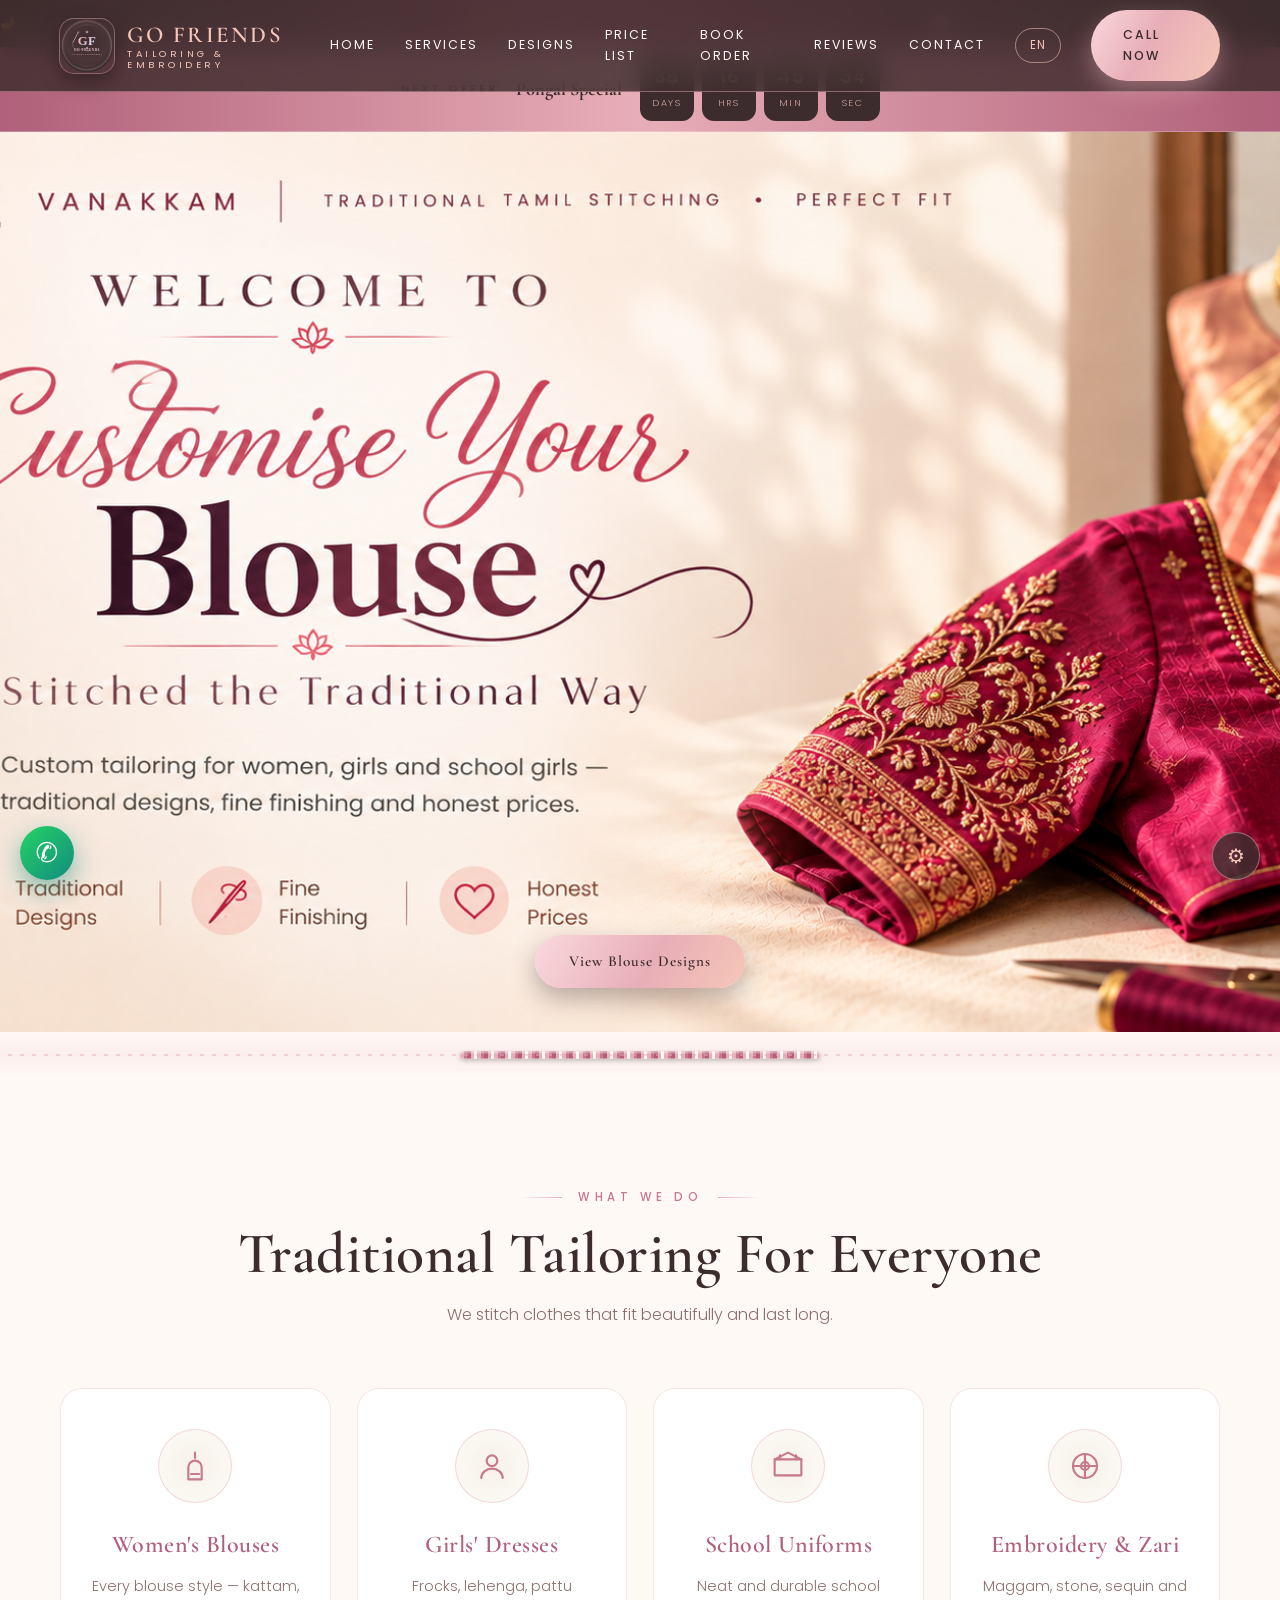
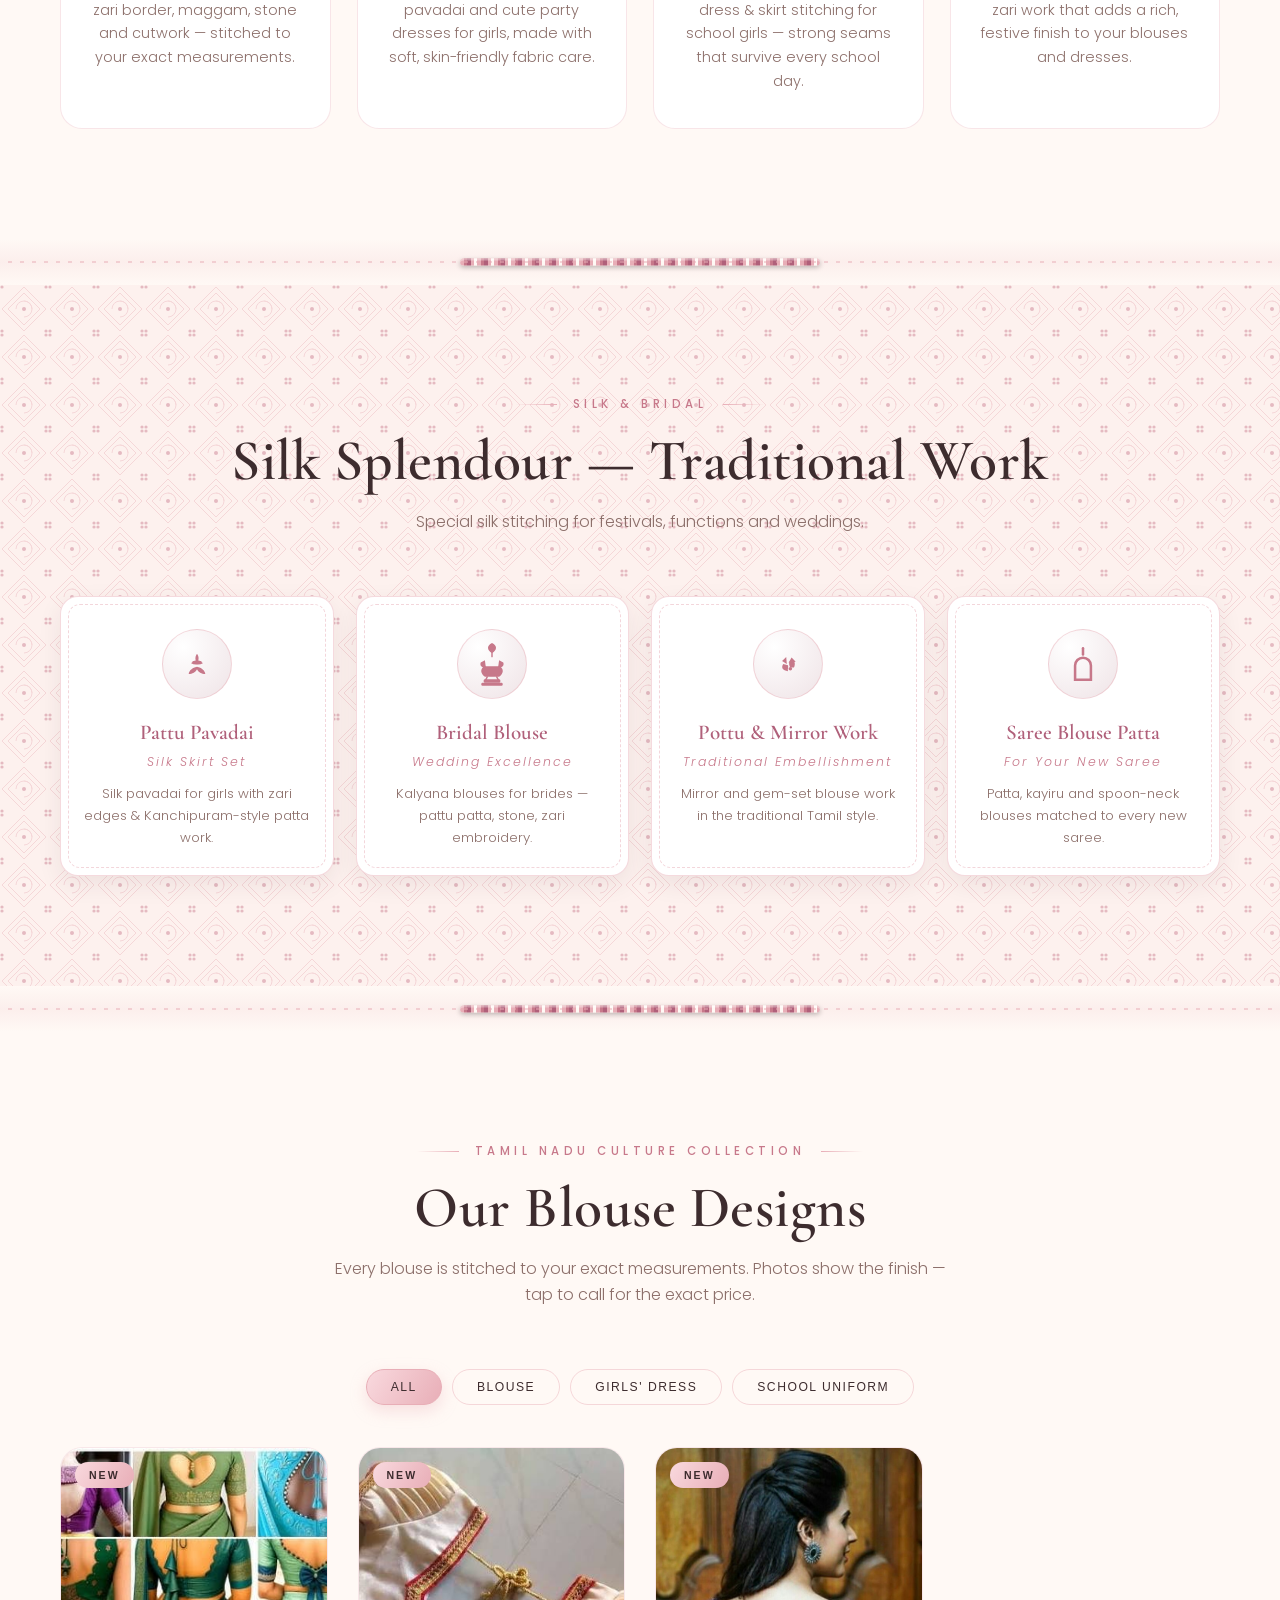
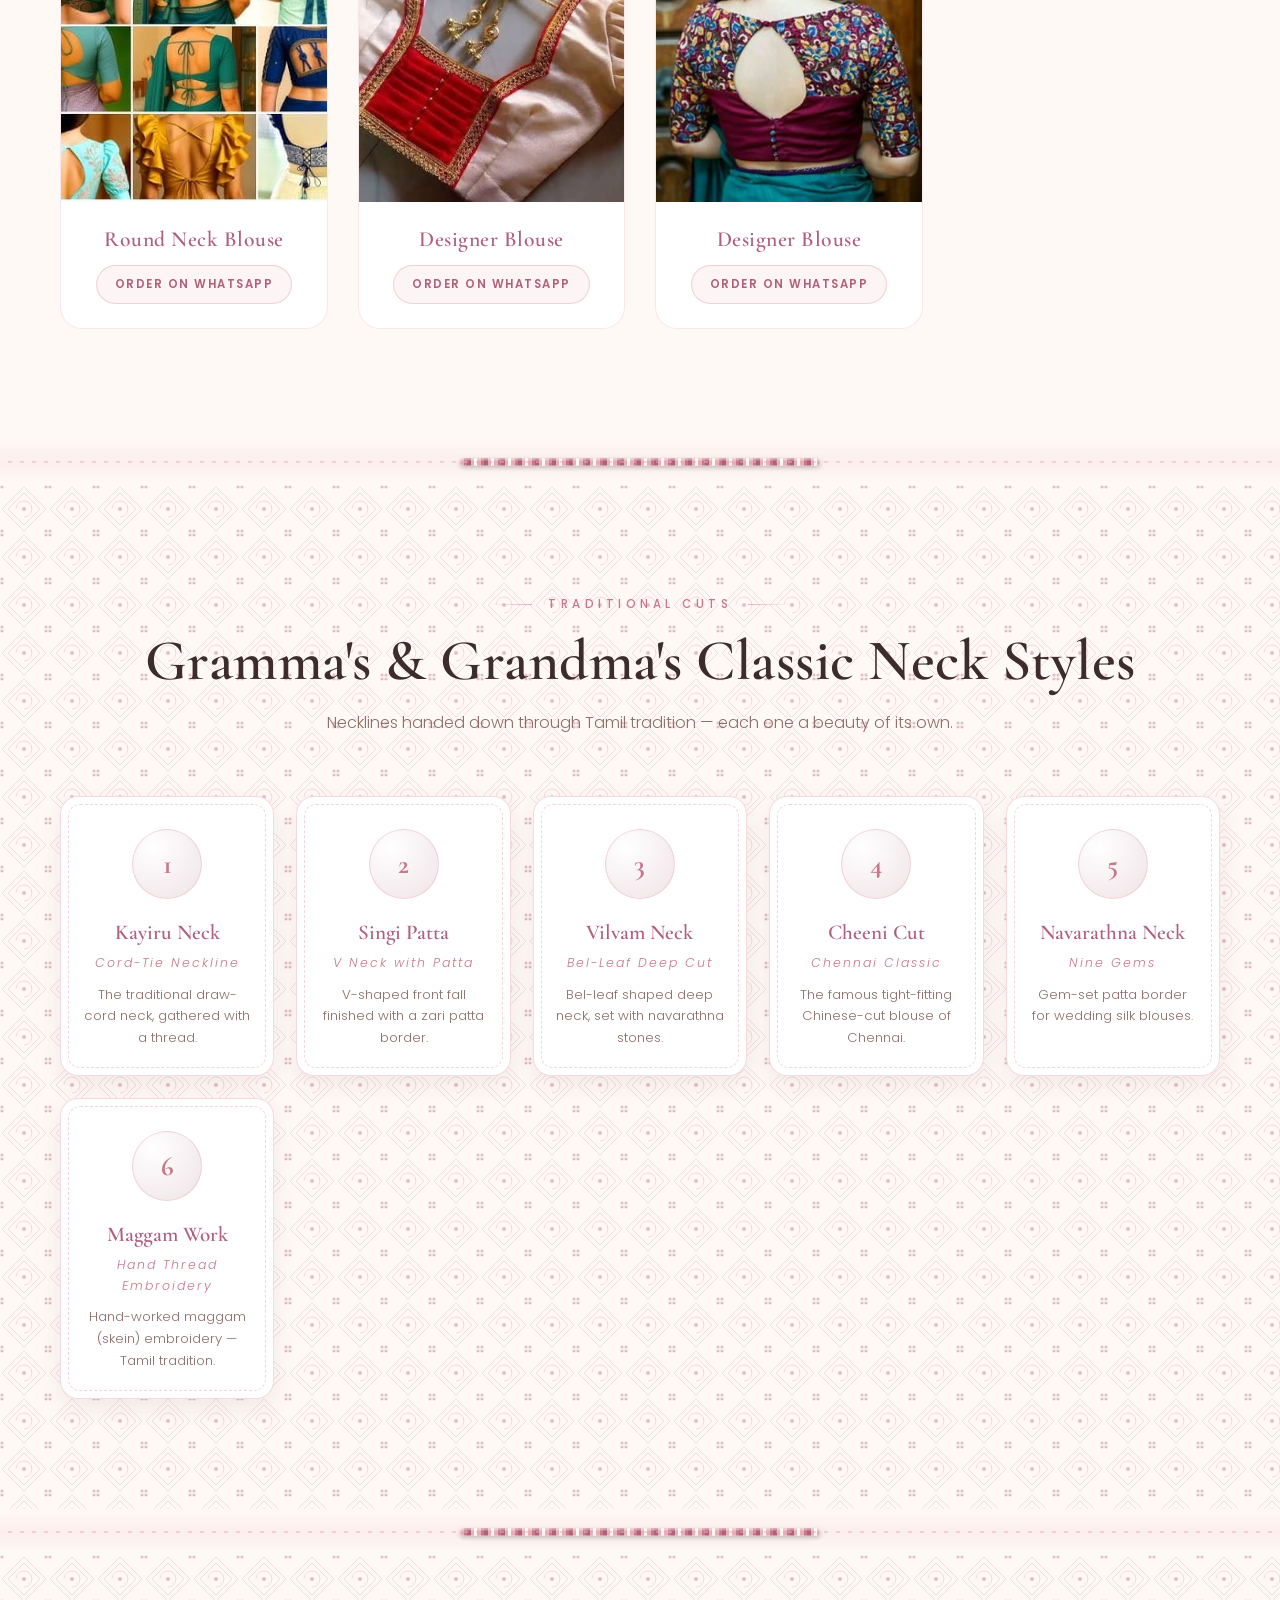
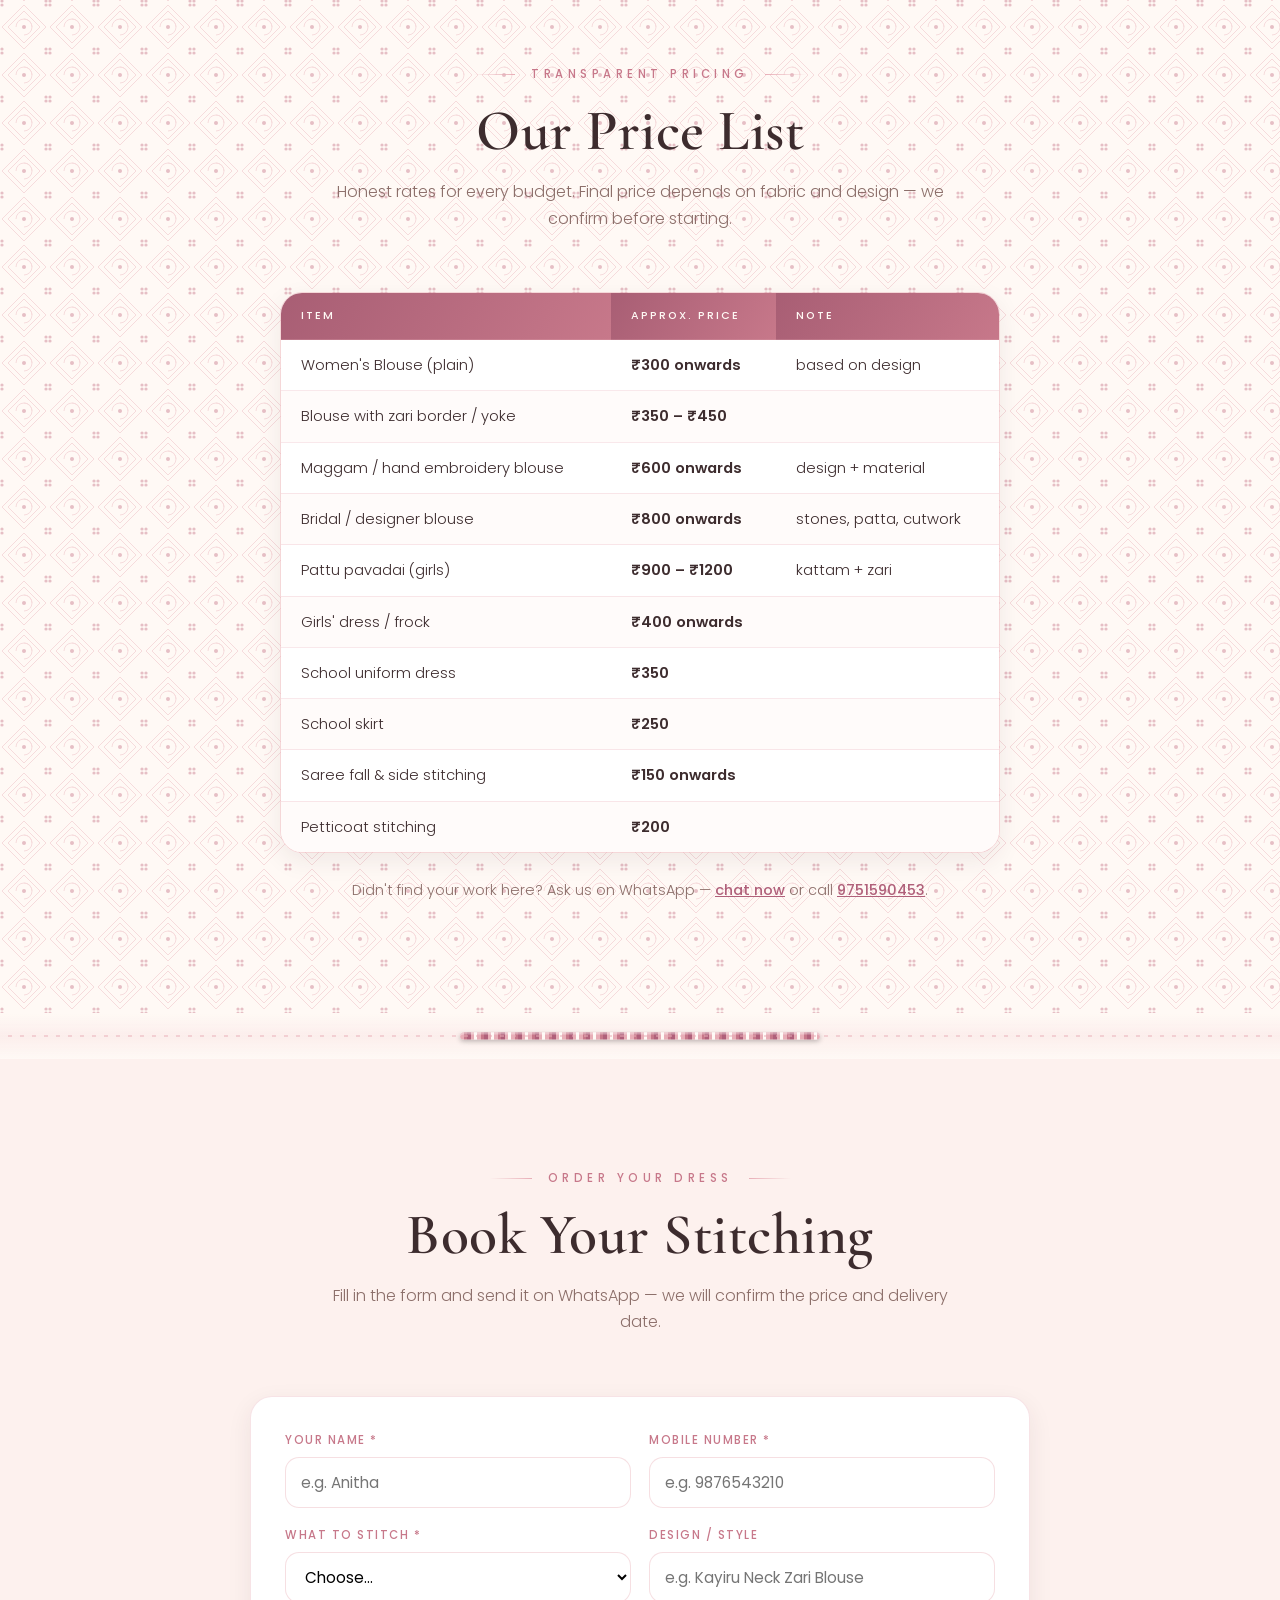
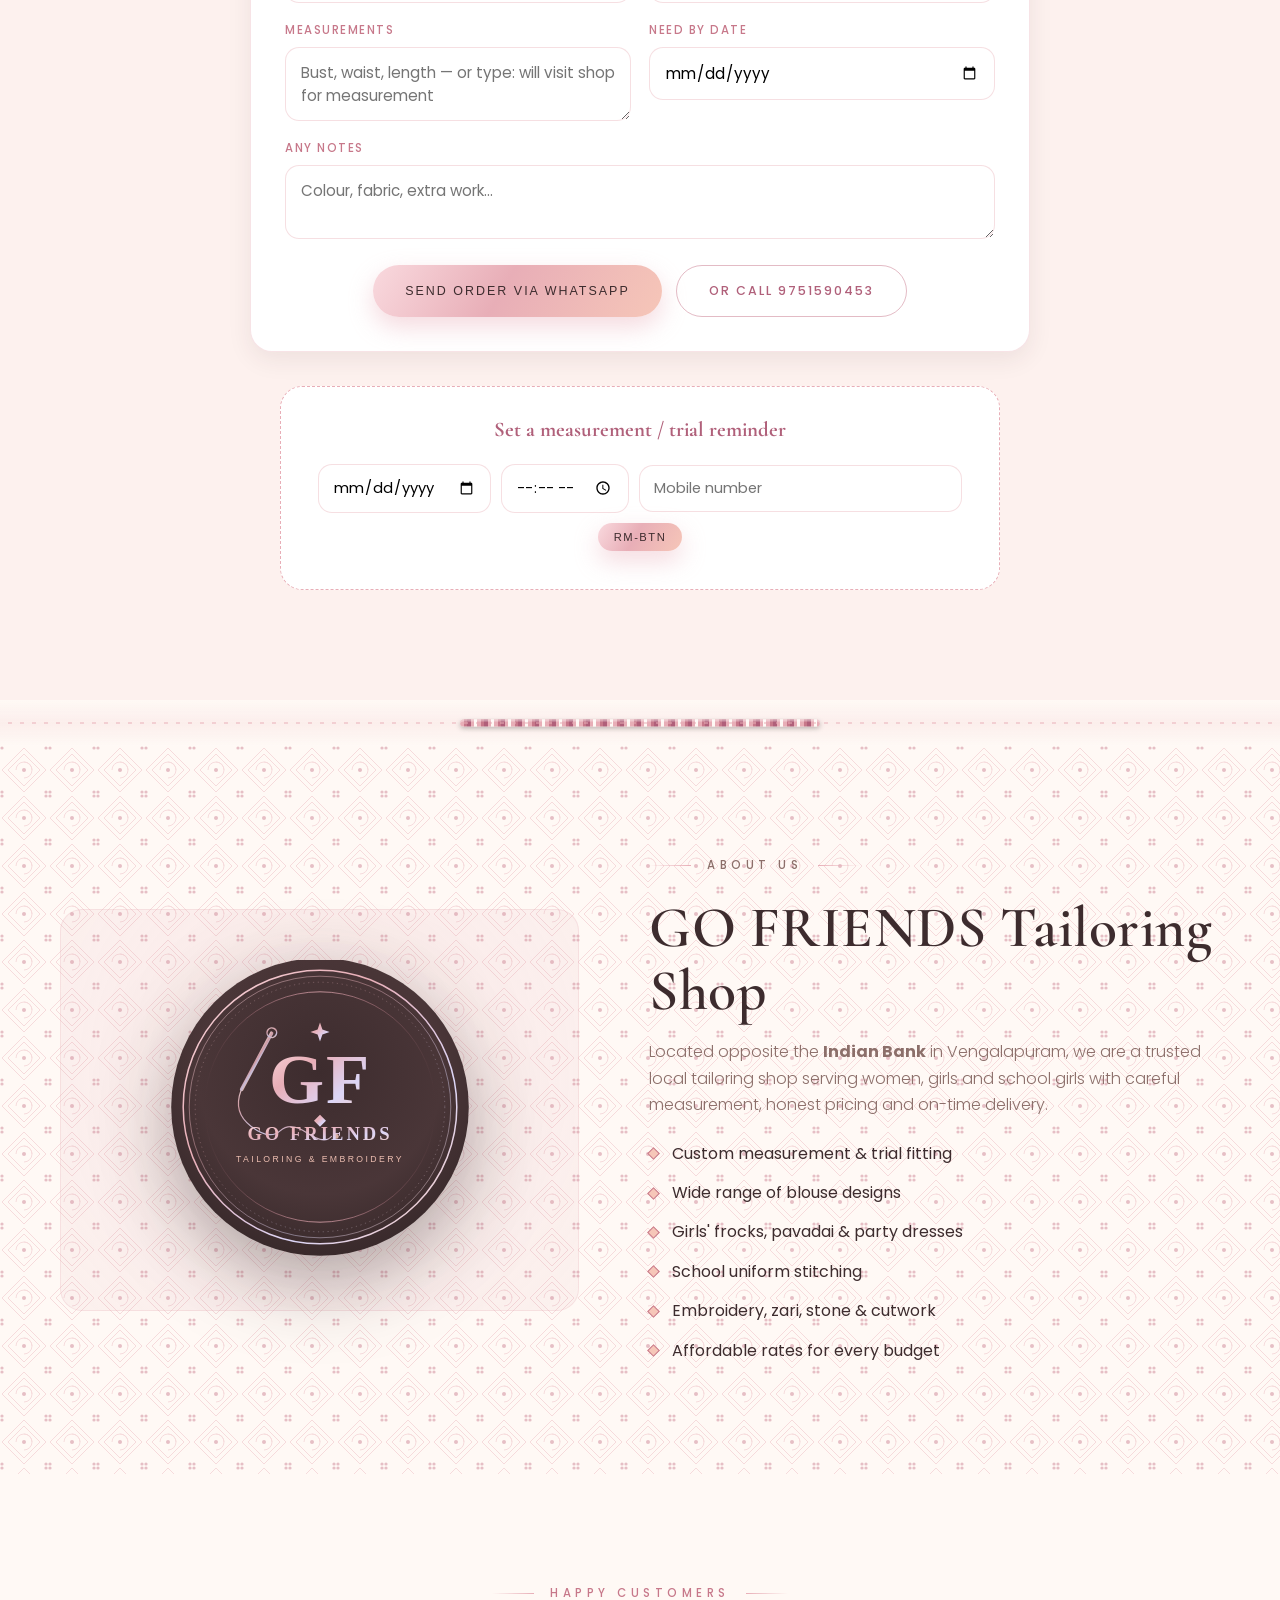
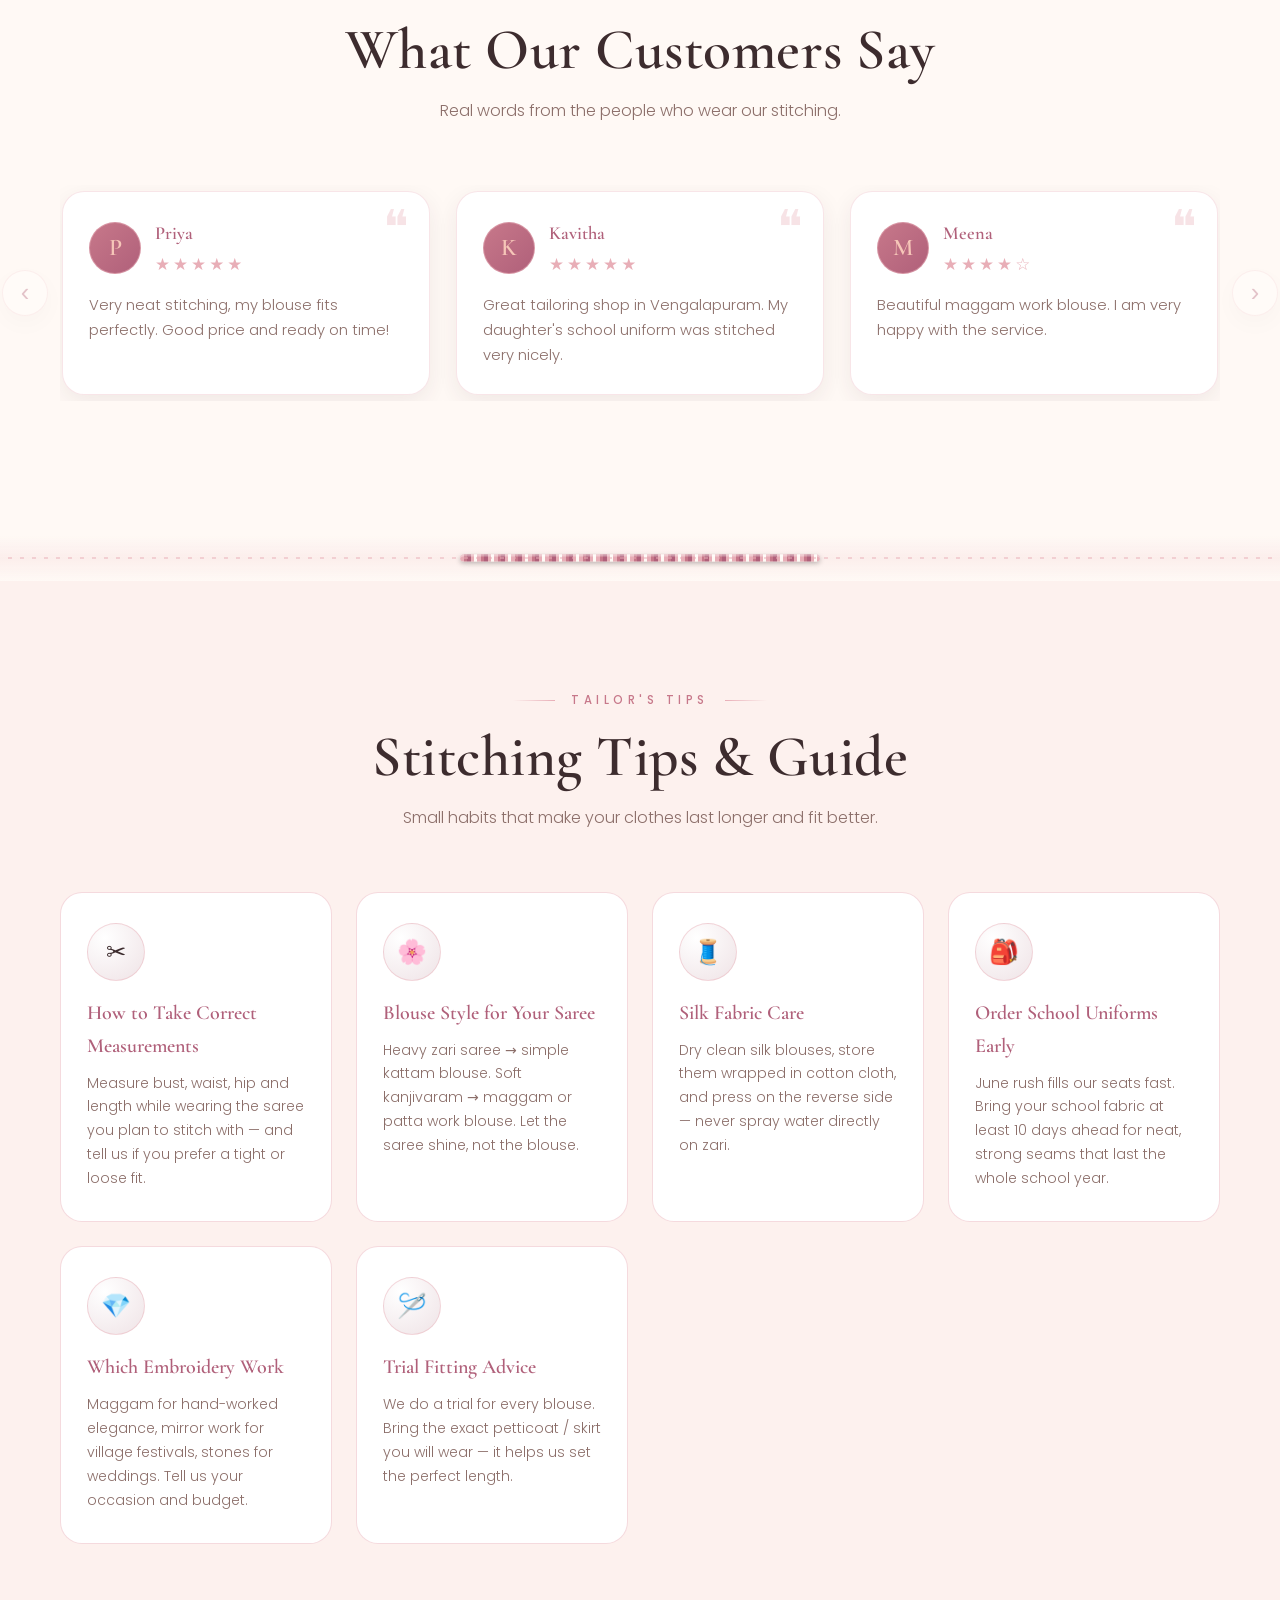
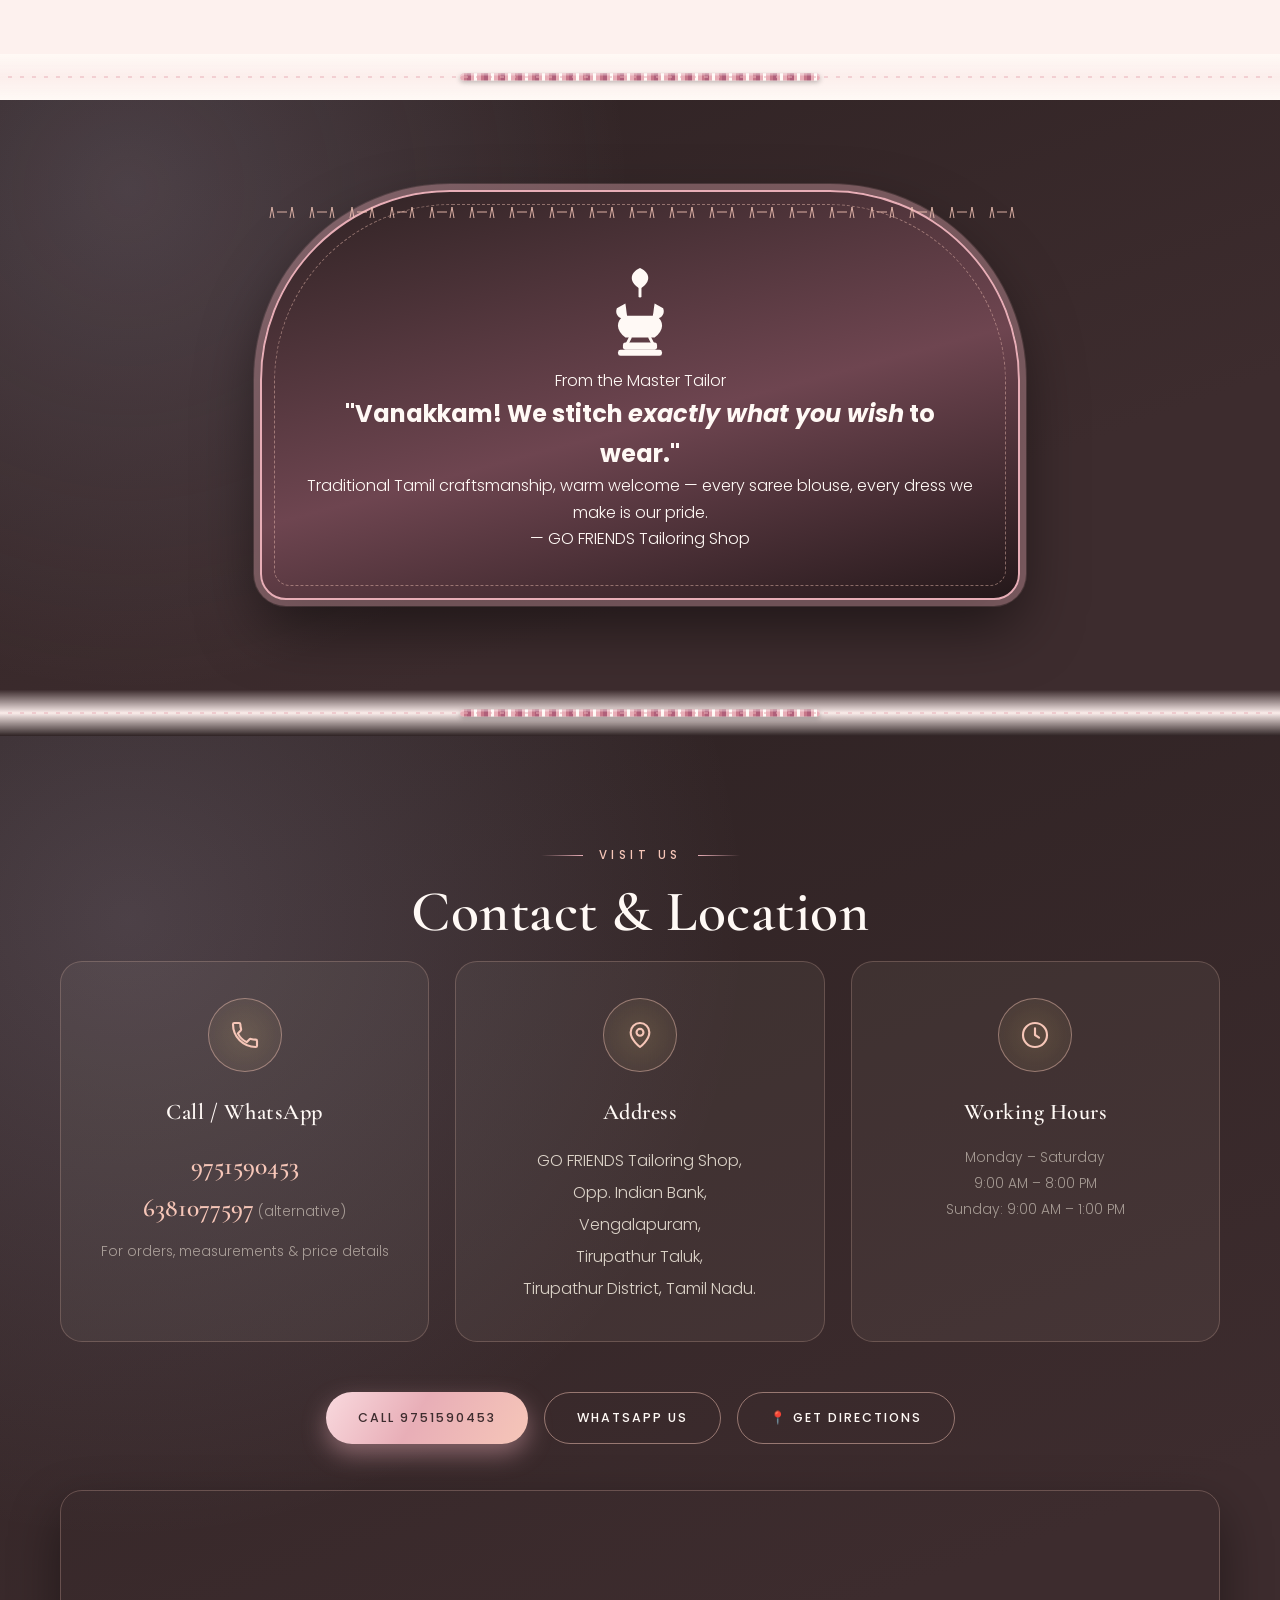
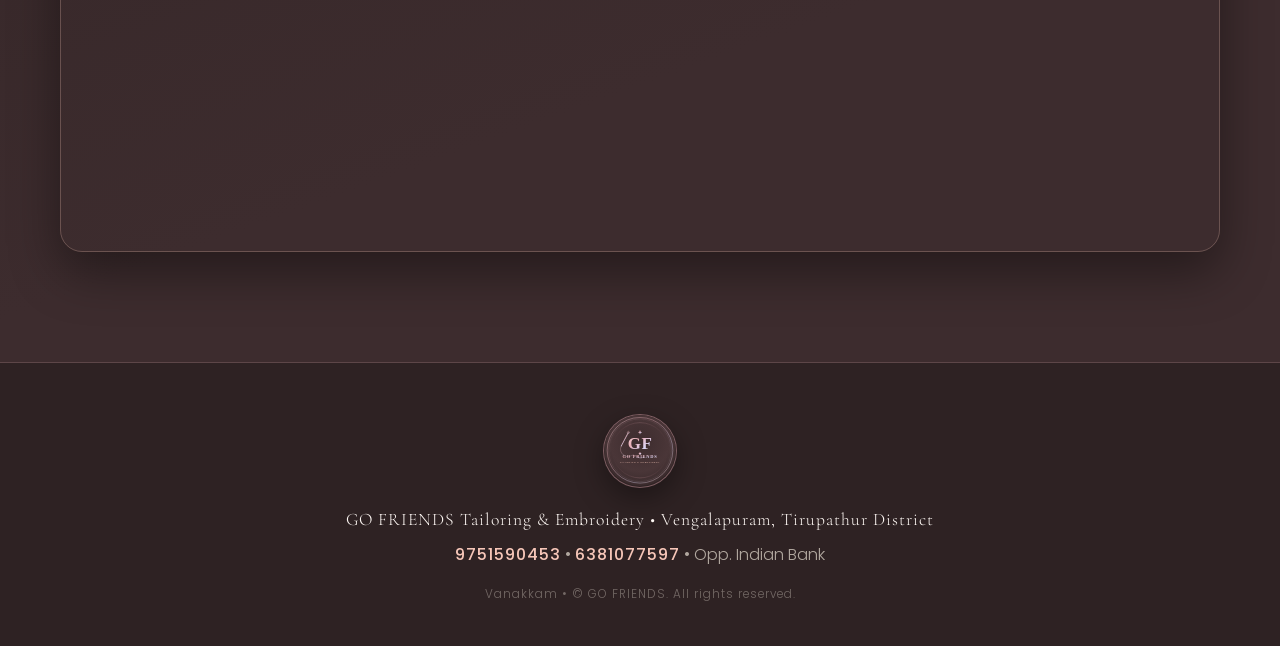
==== publish/index.html @ 4b462591 "Initial project upload Co-authored-by: Copilot <223556219+Copilot@users.noreply.github.com>" ====
<!DOCTYPE html>
<html lang="en">
<head>
  <meta charset="UTF-8" />
  <meta name="viewport" content="width=device-width, initial-scale=1.0" />
  <title>GO FRIENDS Tailoring | Traditional Blouse Stitching - Vengalapuram</title>
  <meta name="description" content="GO FRIENDS Tailoring Shop - Custom blouse stitching, tailoring and embroidery for women, girls and school girls in Vengalapuram, Tirupathur. Call 9751590453. Order online and view prices." />
  <meta name="keywords" content="tailoring shop Vengalapuram, blouse stitching Vengalapuram, tailor near me Tirupathur, pattu pavadai, school uniform stitching, maggam work, GO FRIENDS tailoring" />
  <meta name="robots" content="index, follow" />
  <link rel="canonical" href="https://gofriends-tailoring.example.com/" />
  <meta property="og:title" content="GO FRIENDS Tailoring | Custom Blouse Stitching in Vengalapuram" />
  <meta property="og:description" content="Blouse stitching, pattu pavadai, school uniforms &amp; maggam work in Vengalapuram, Tirupathur. Call 9751590453." />
  <meta property="og:type" content="website" />
  <meta property="og:image" content="[data-uri]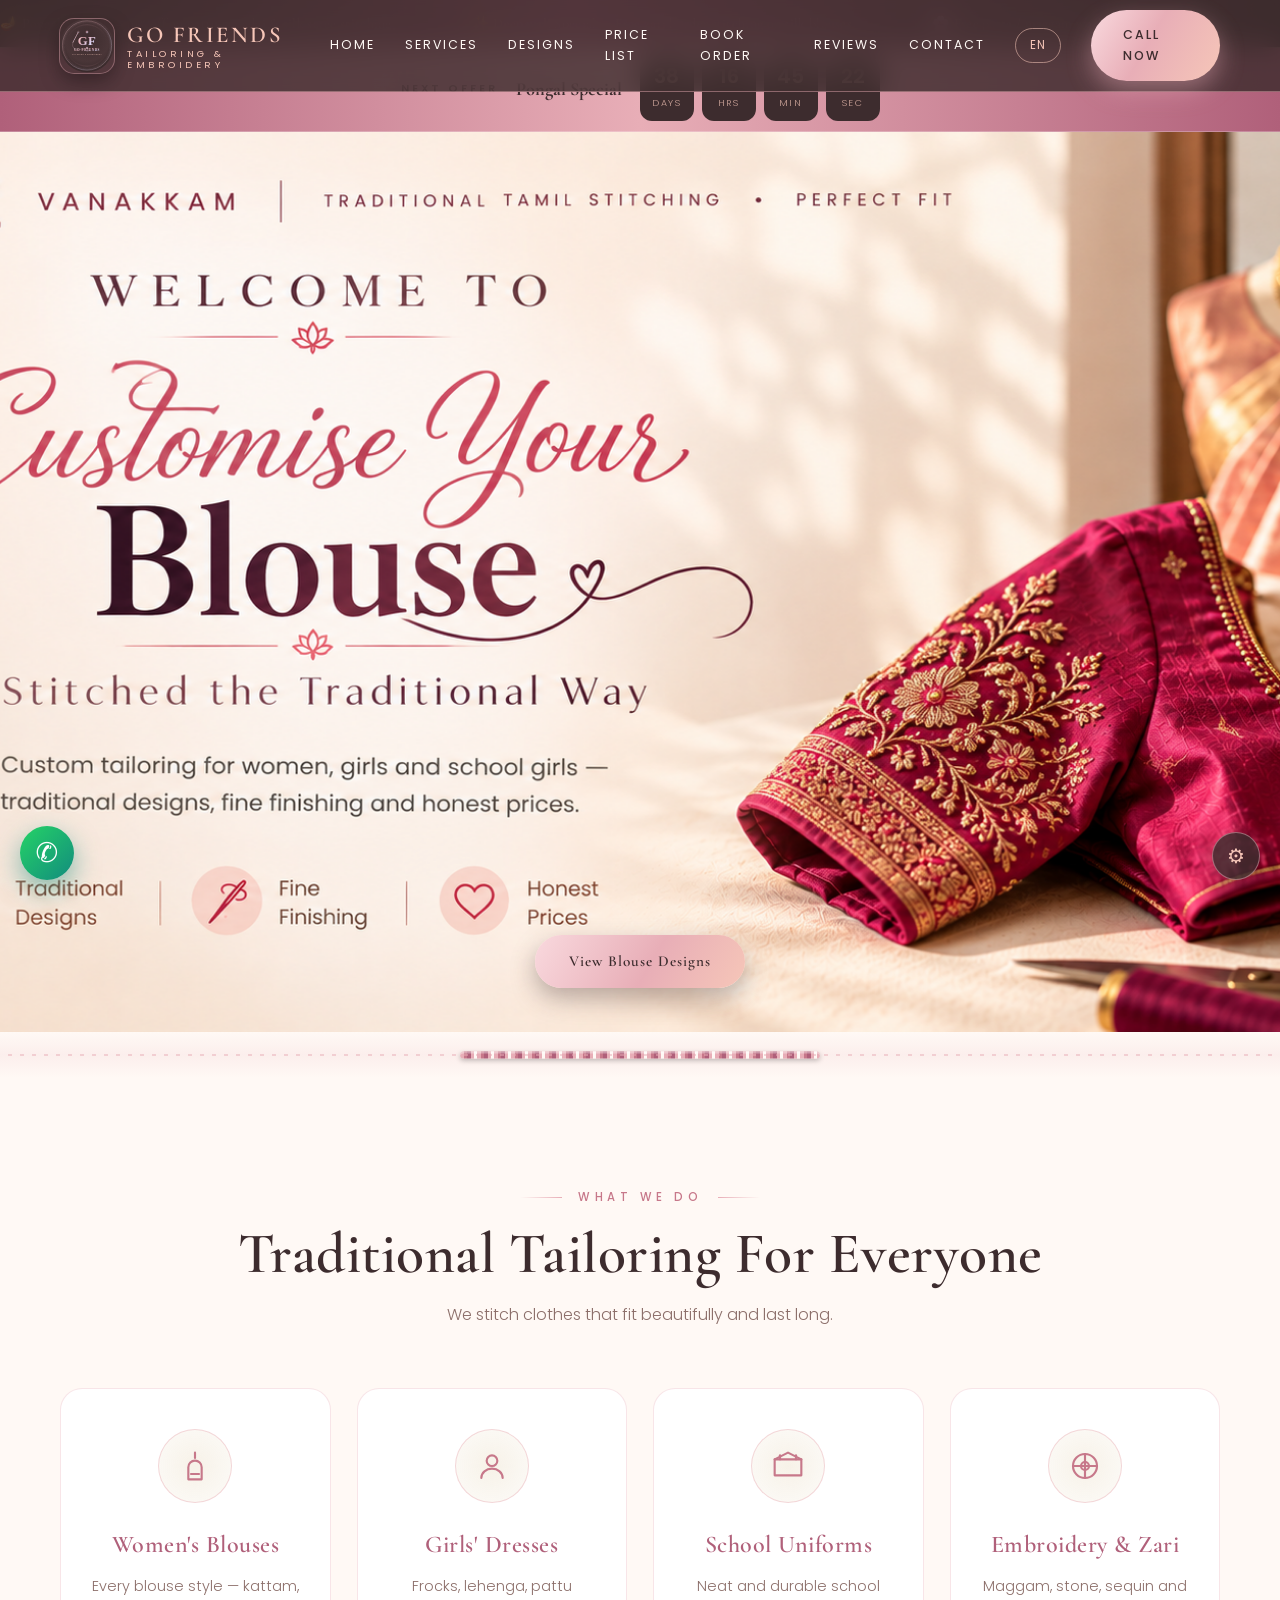
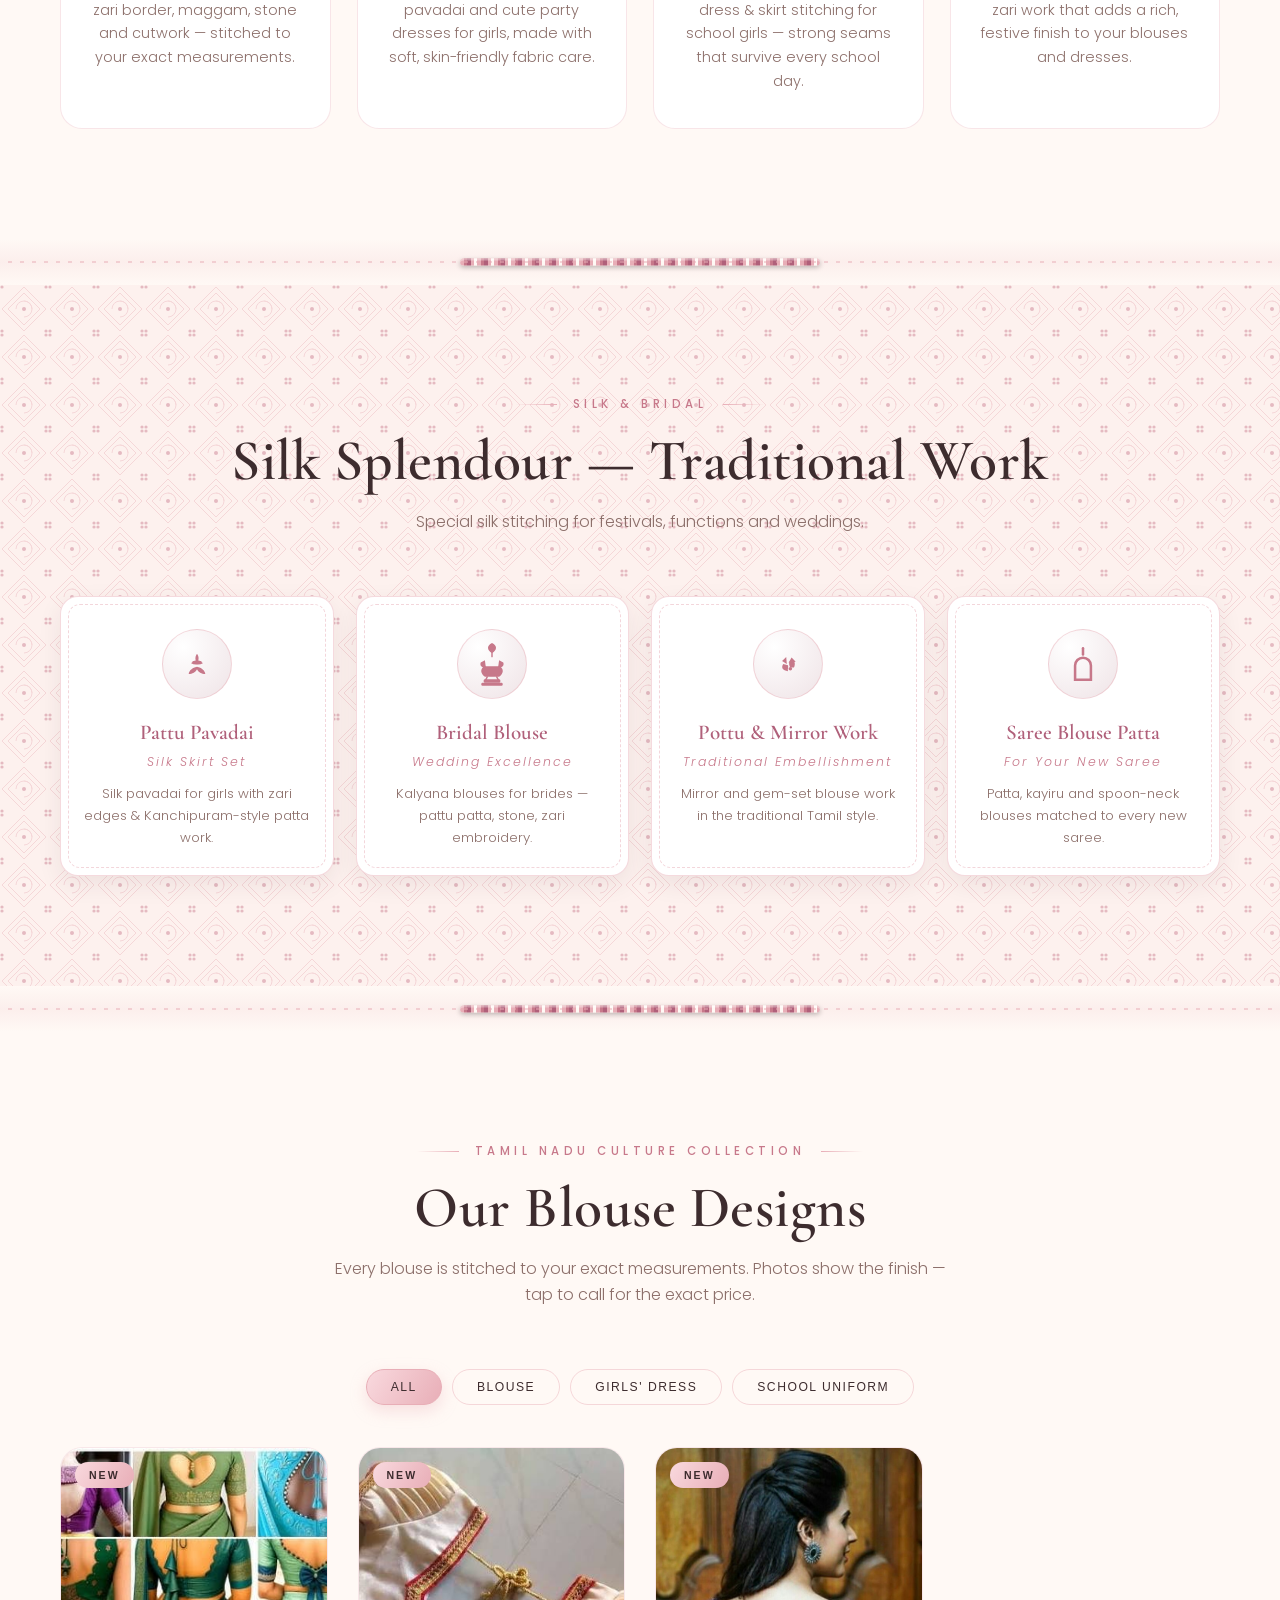
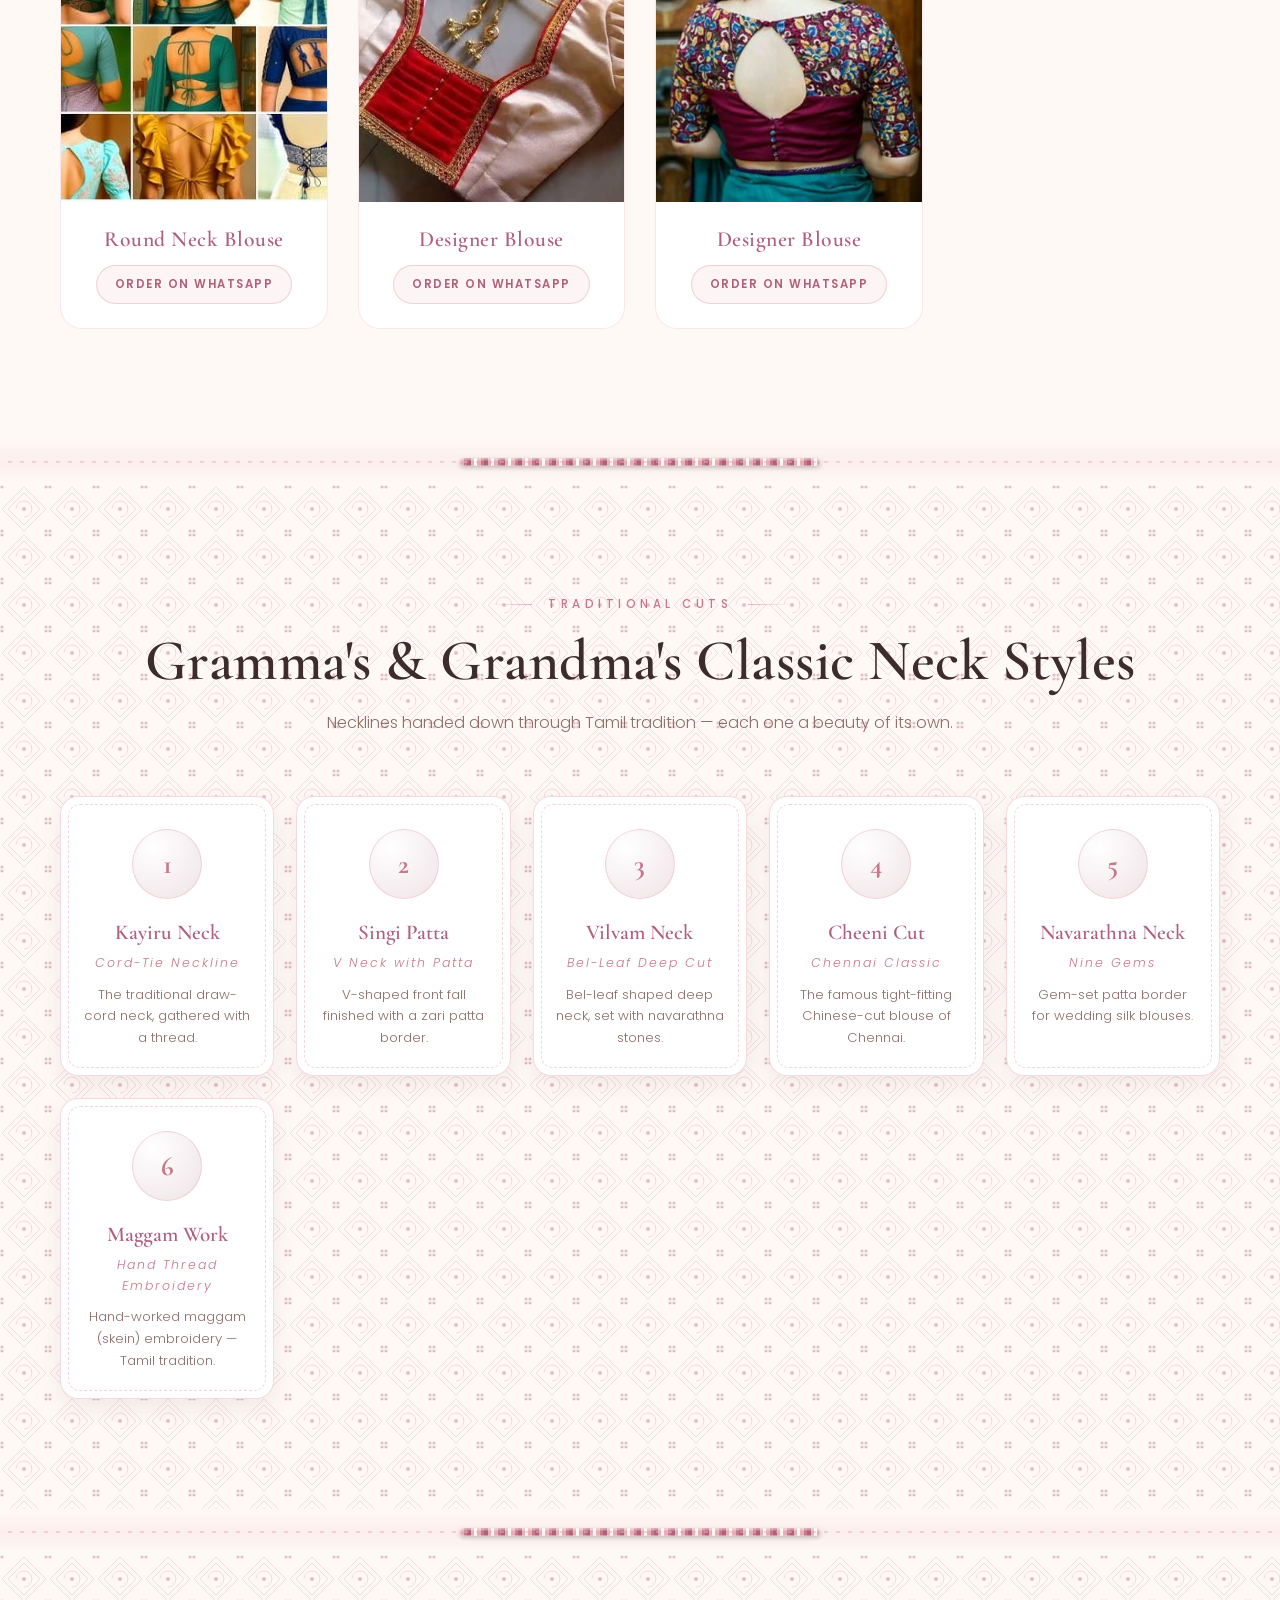
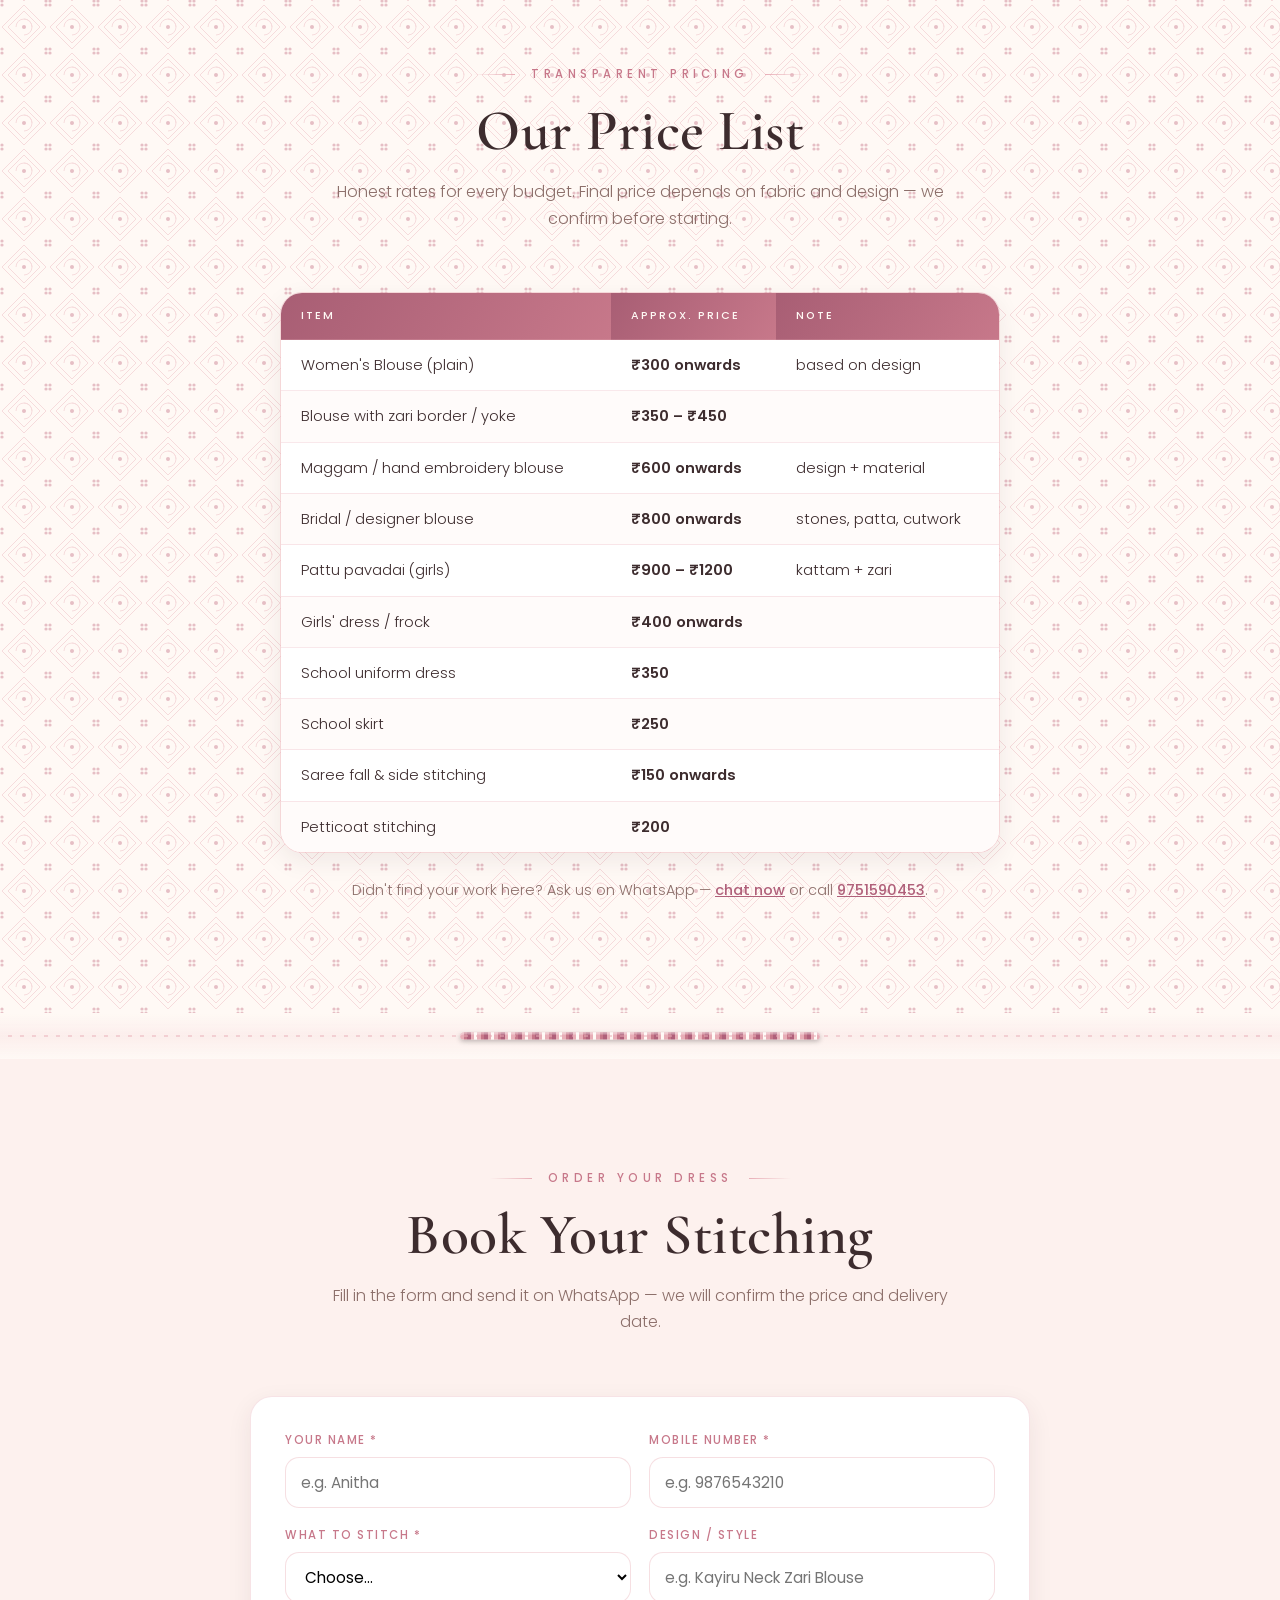
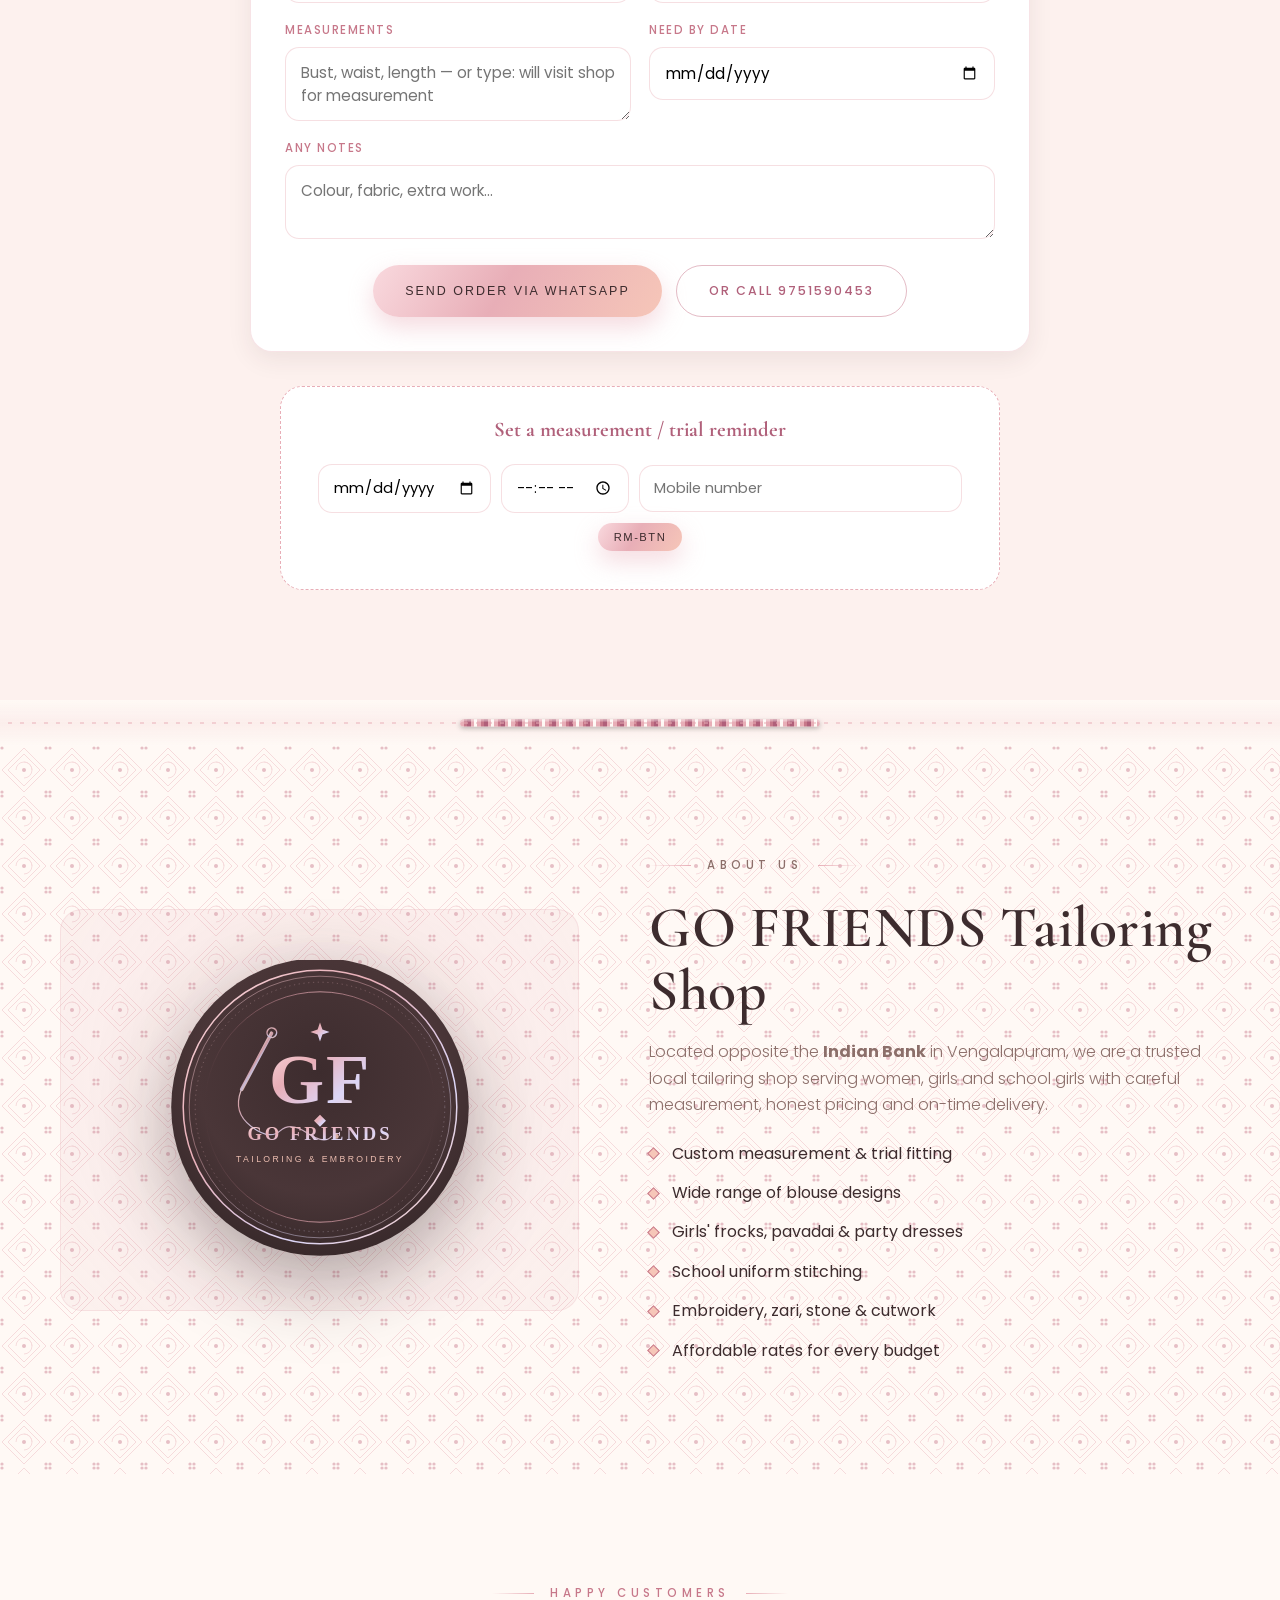
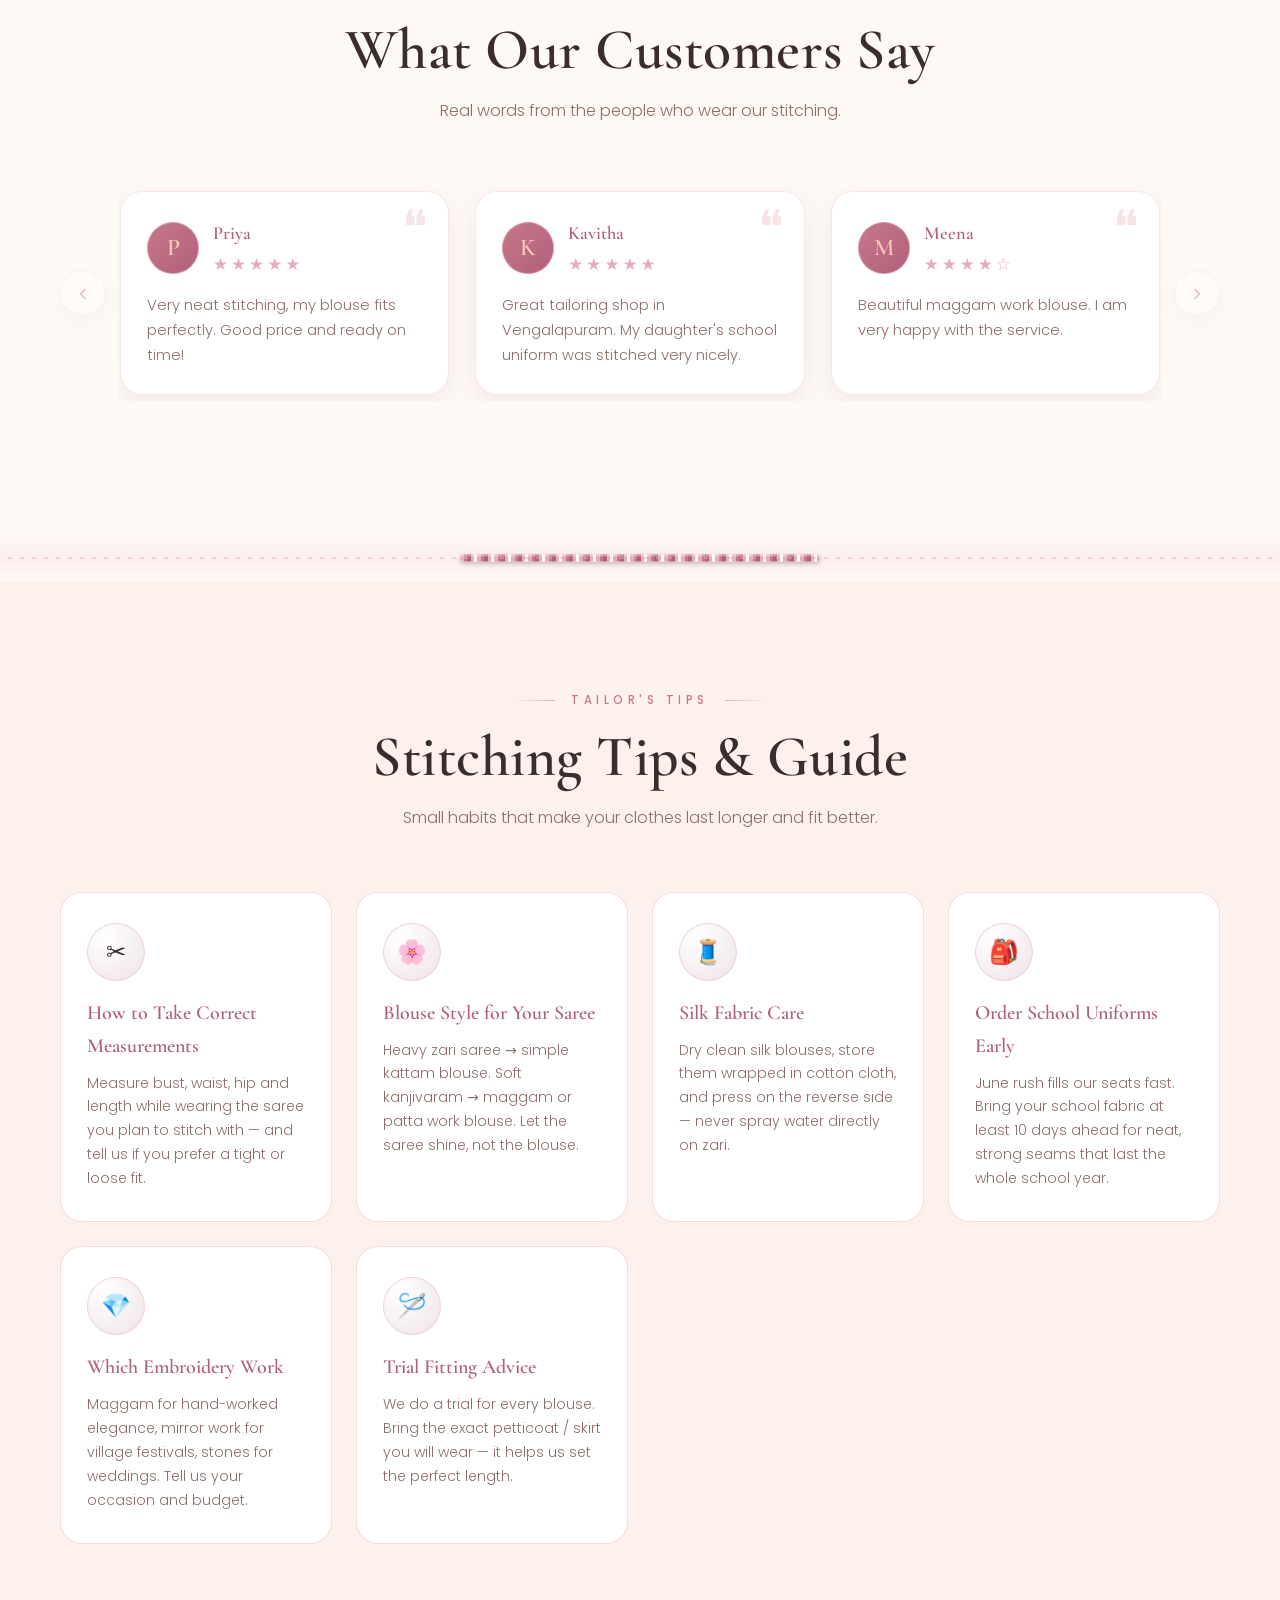
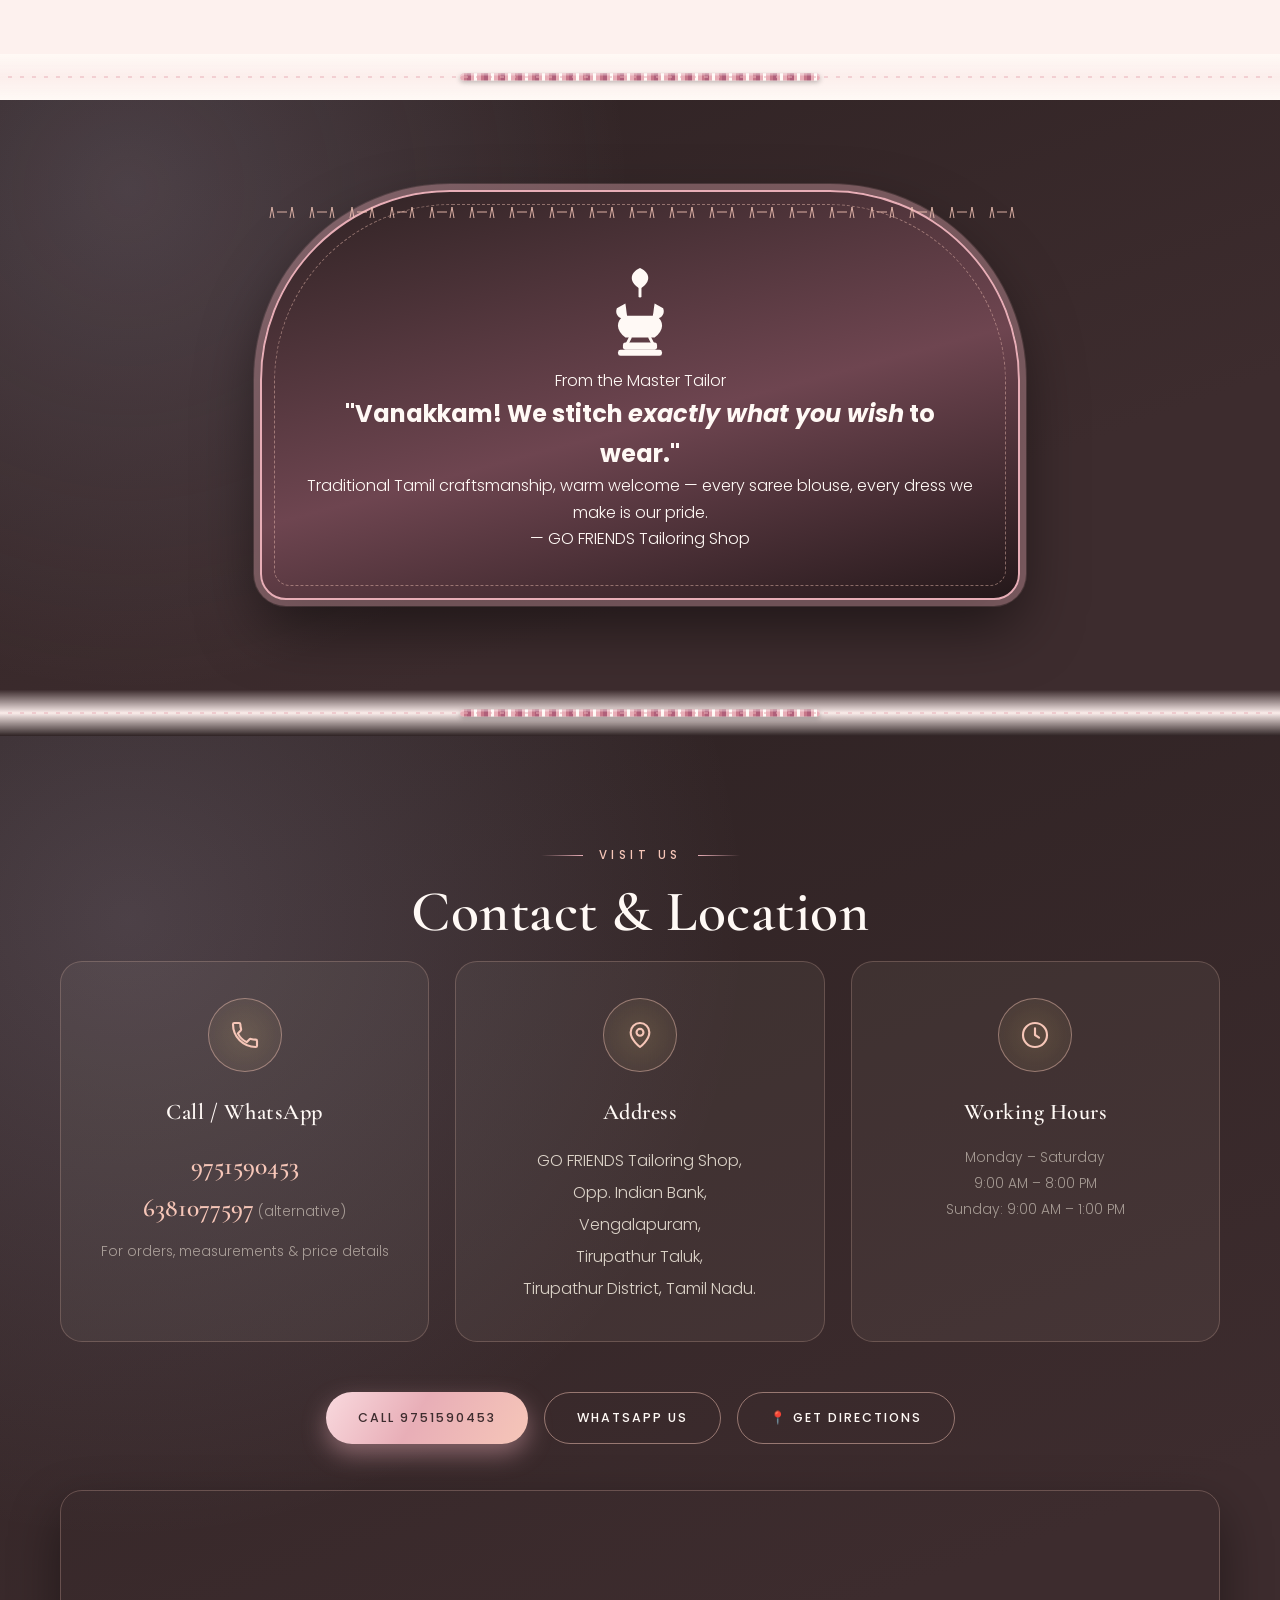
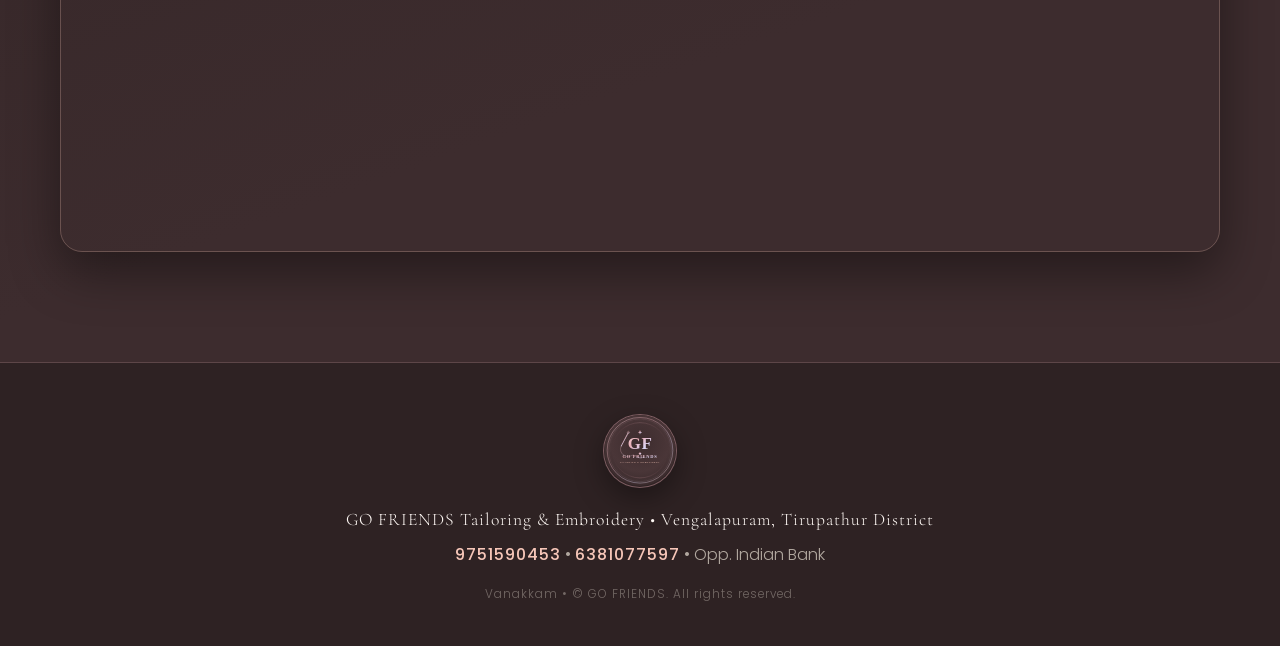
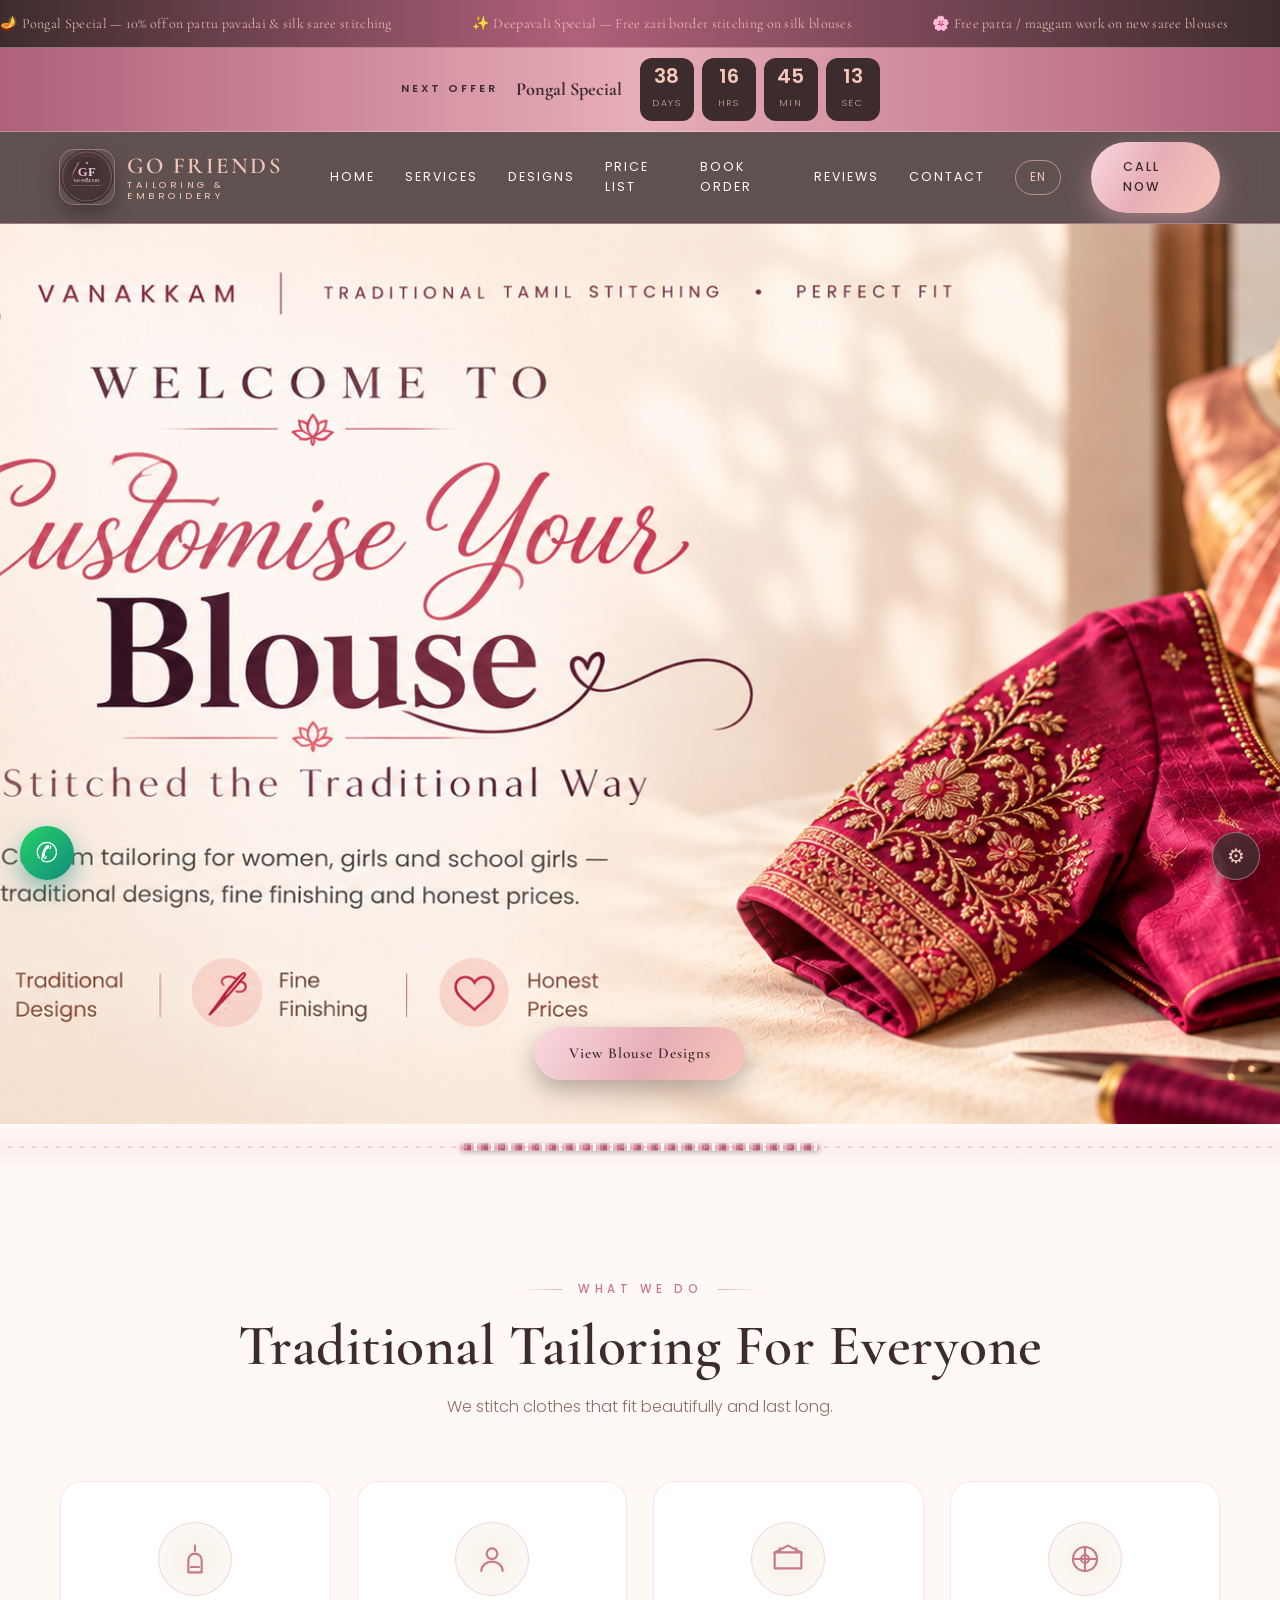
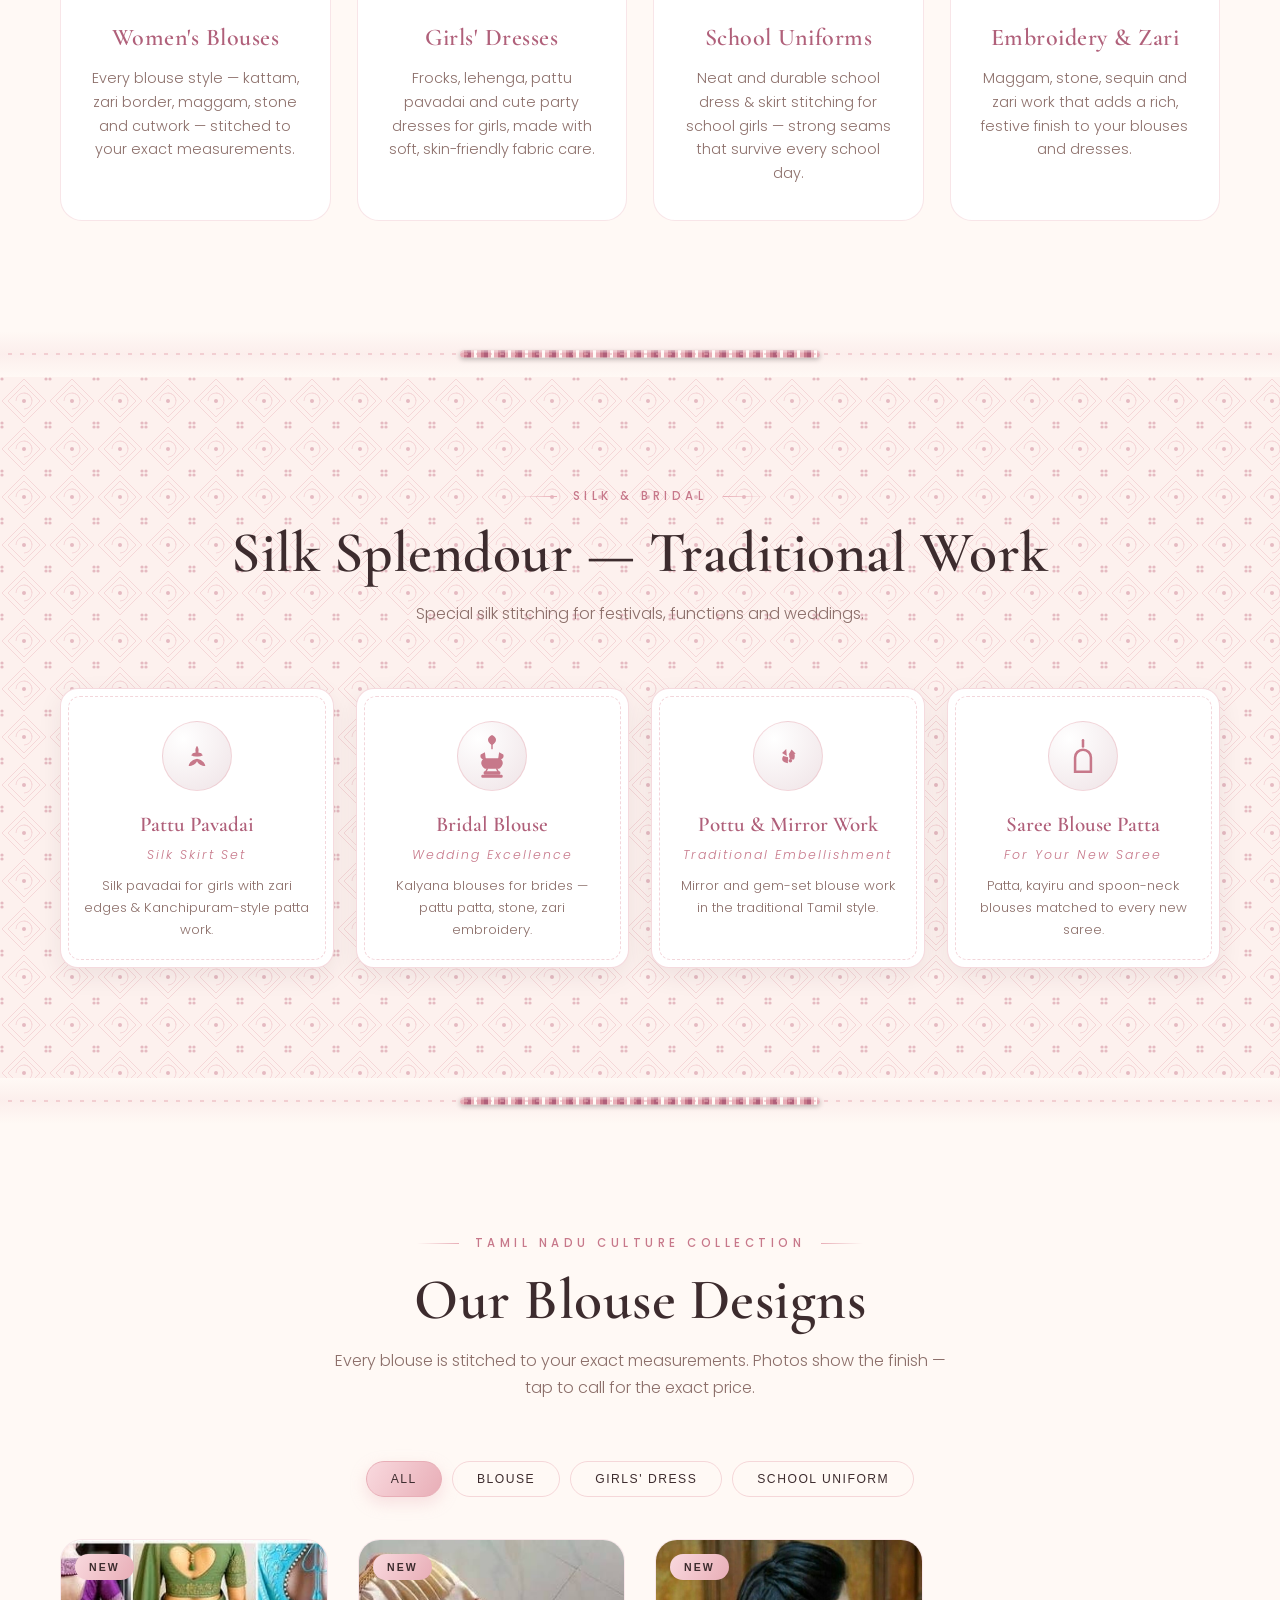
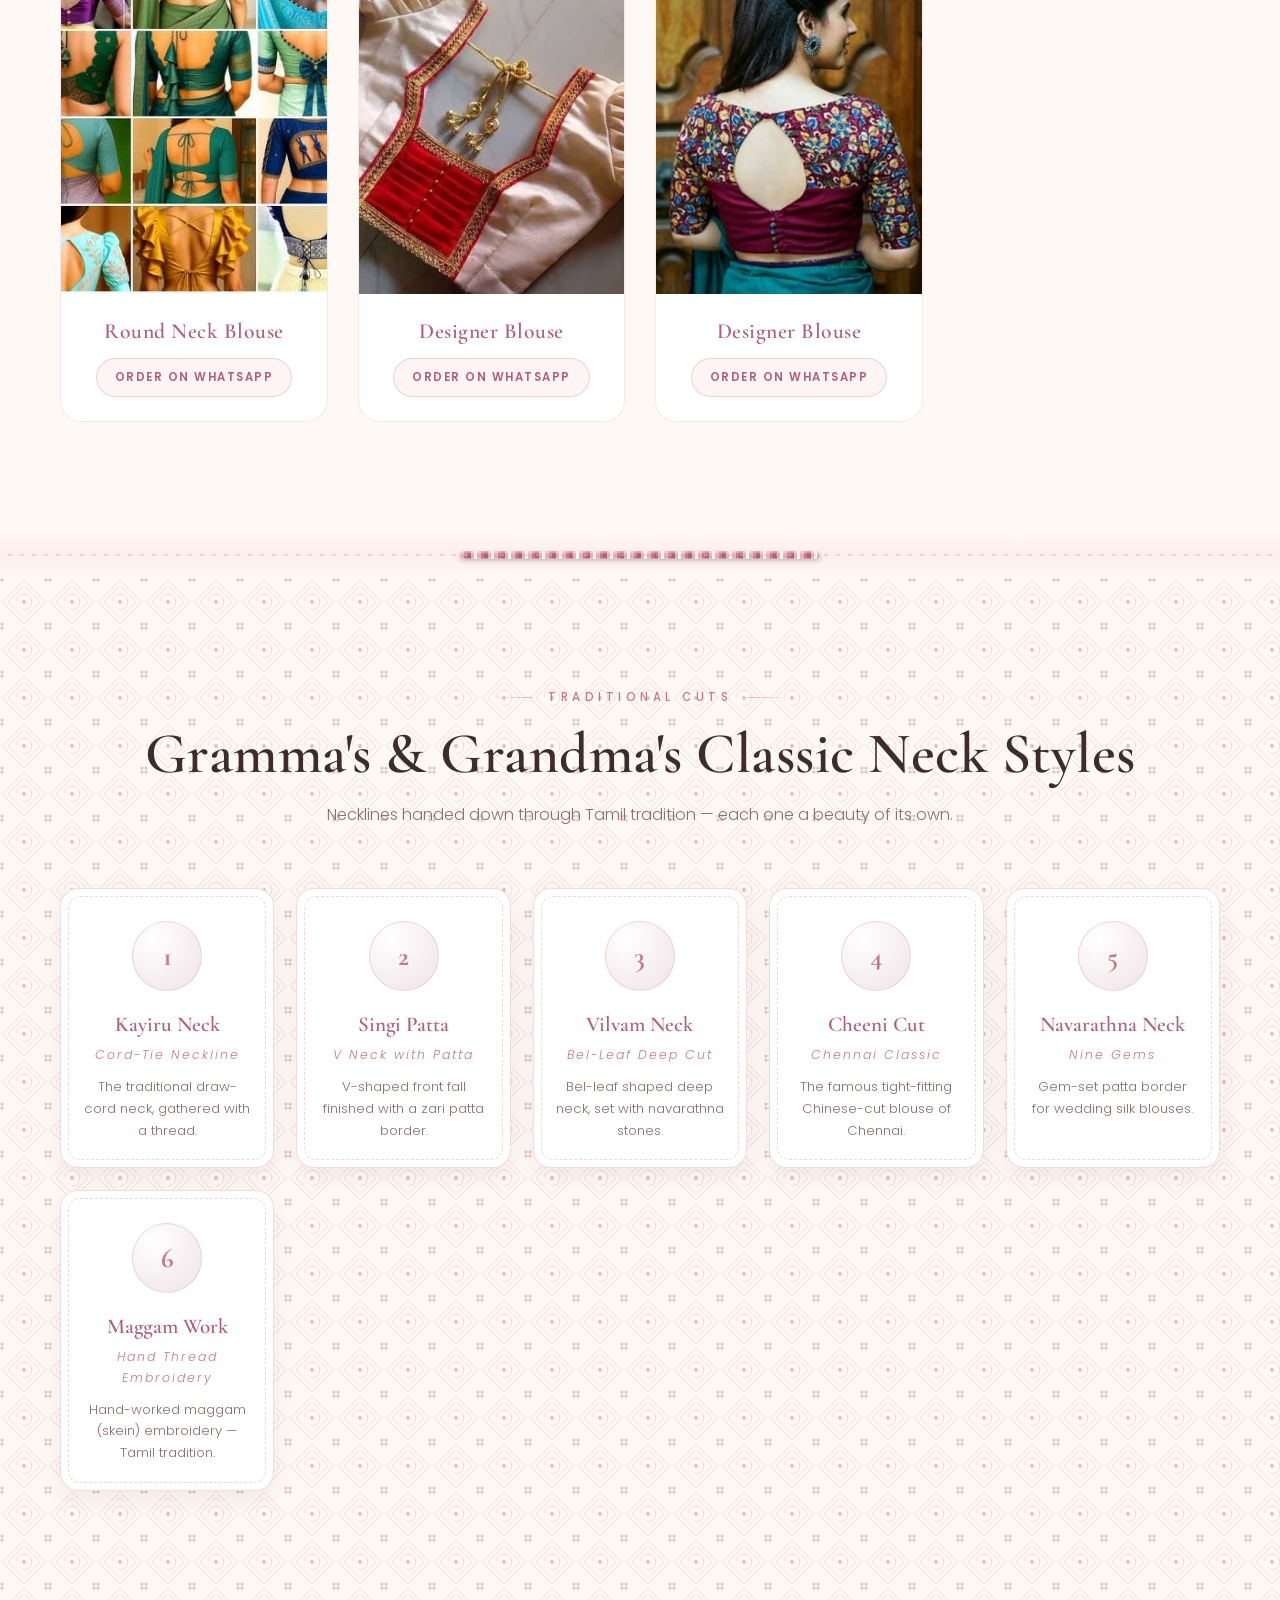
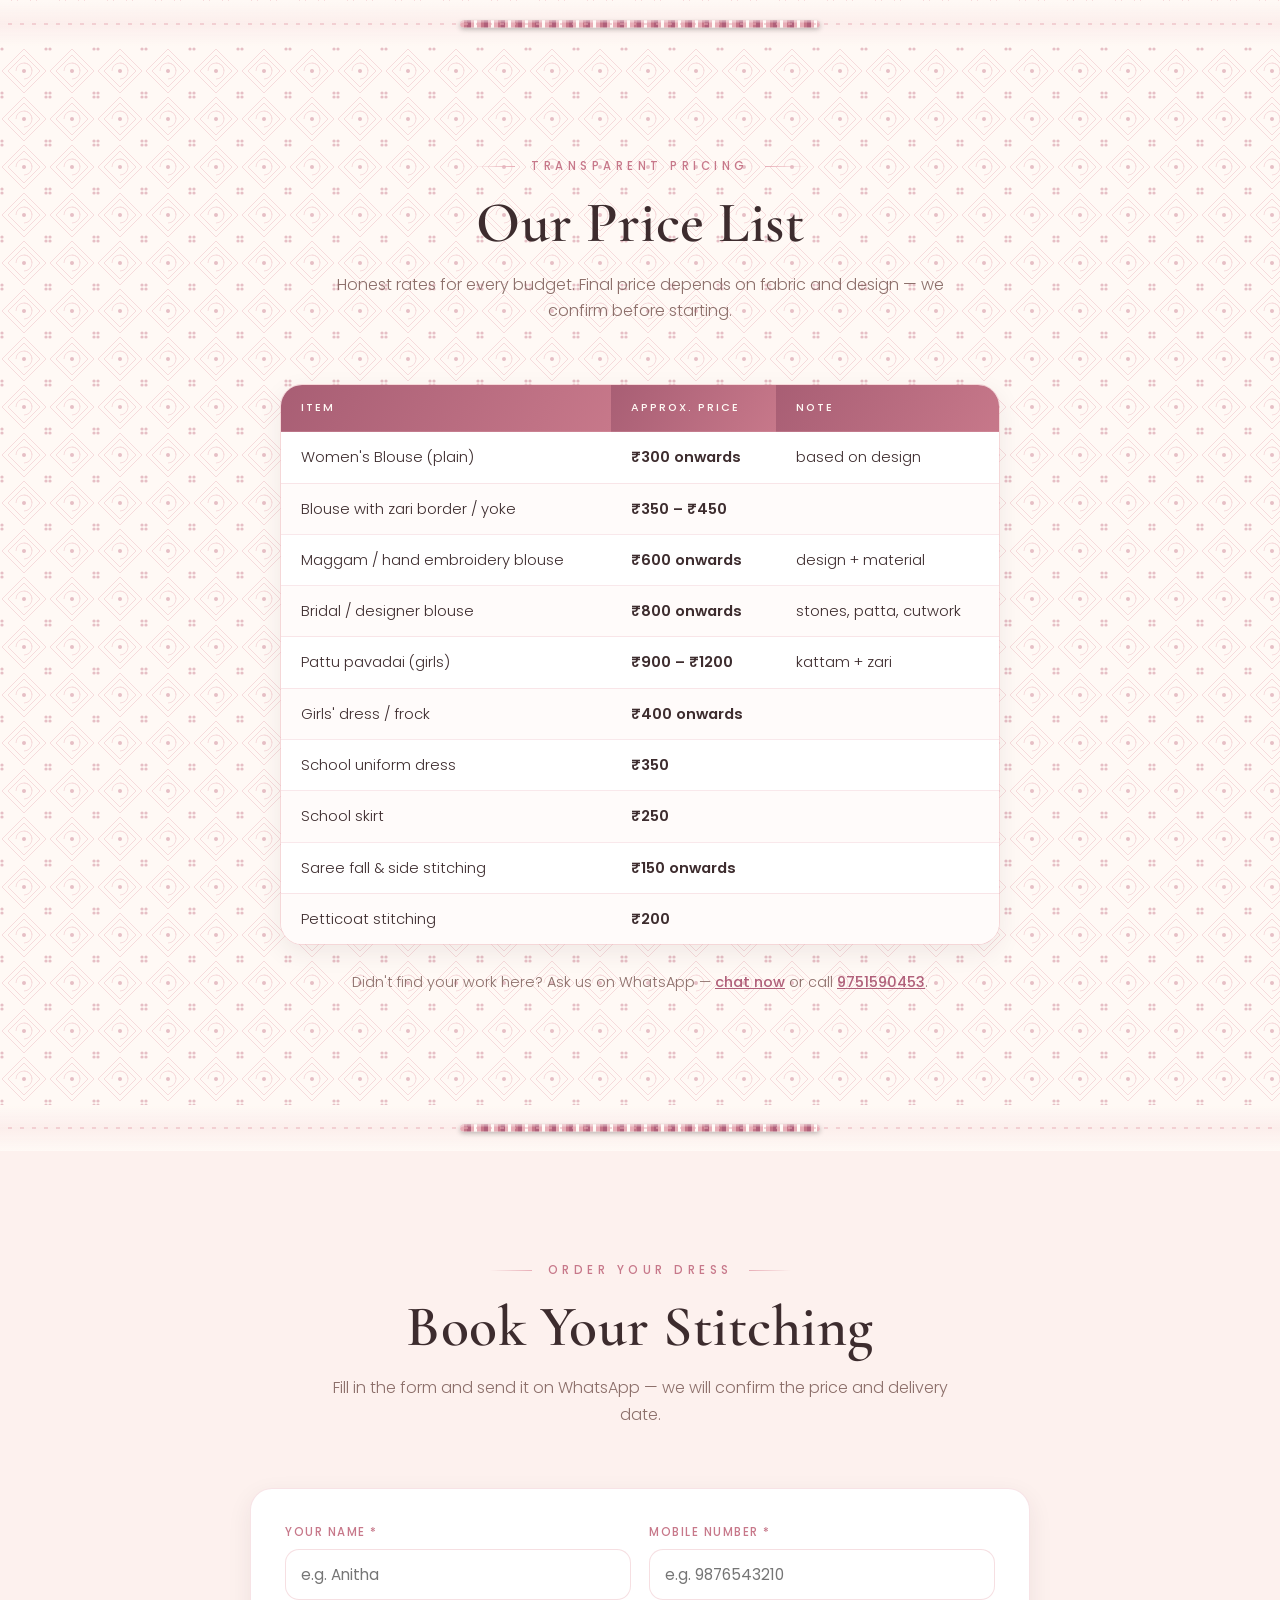
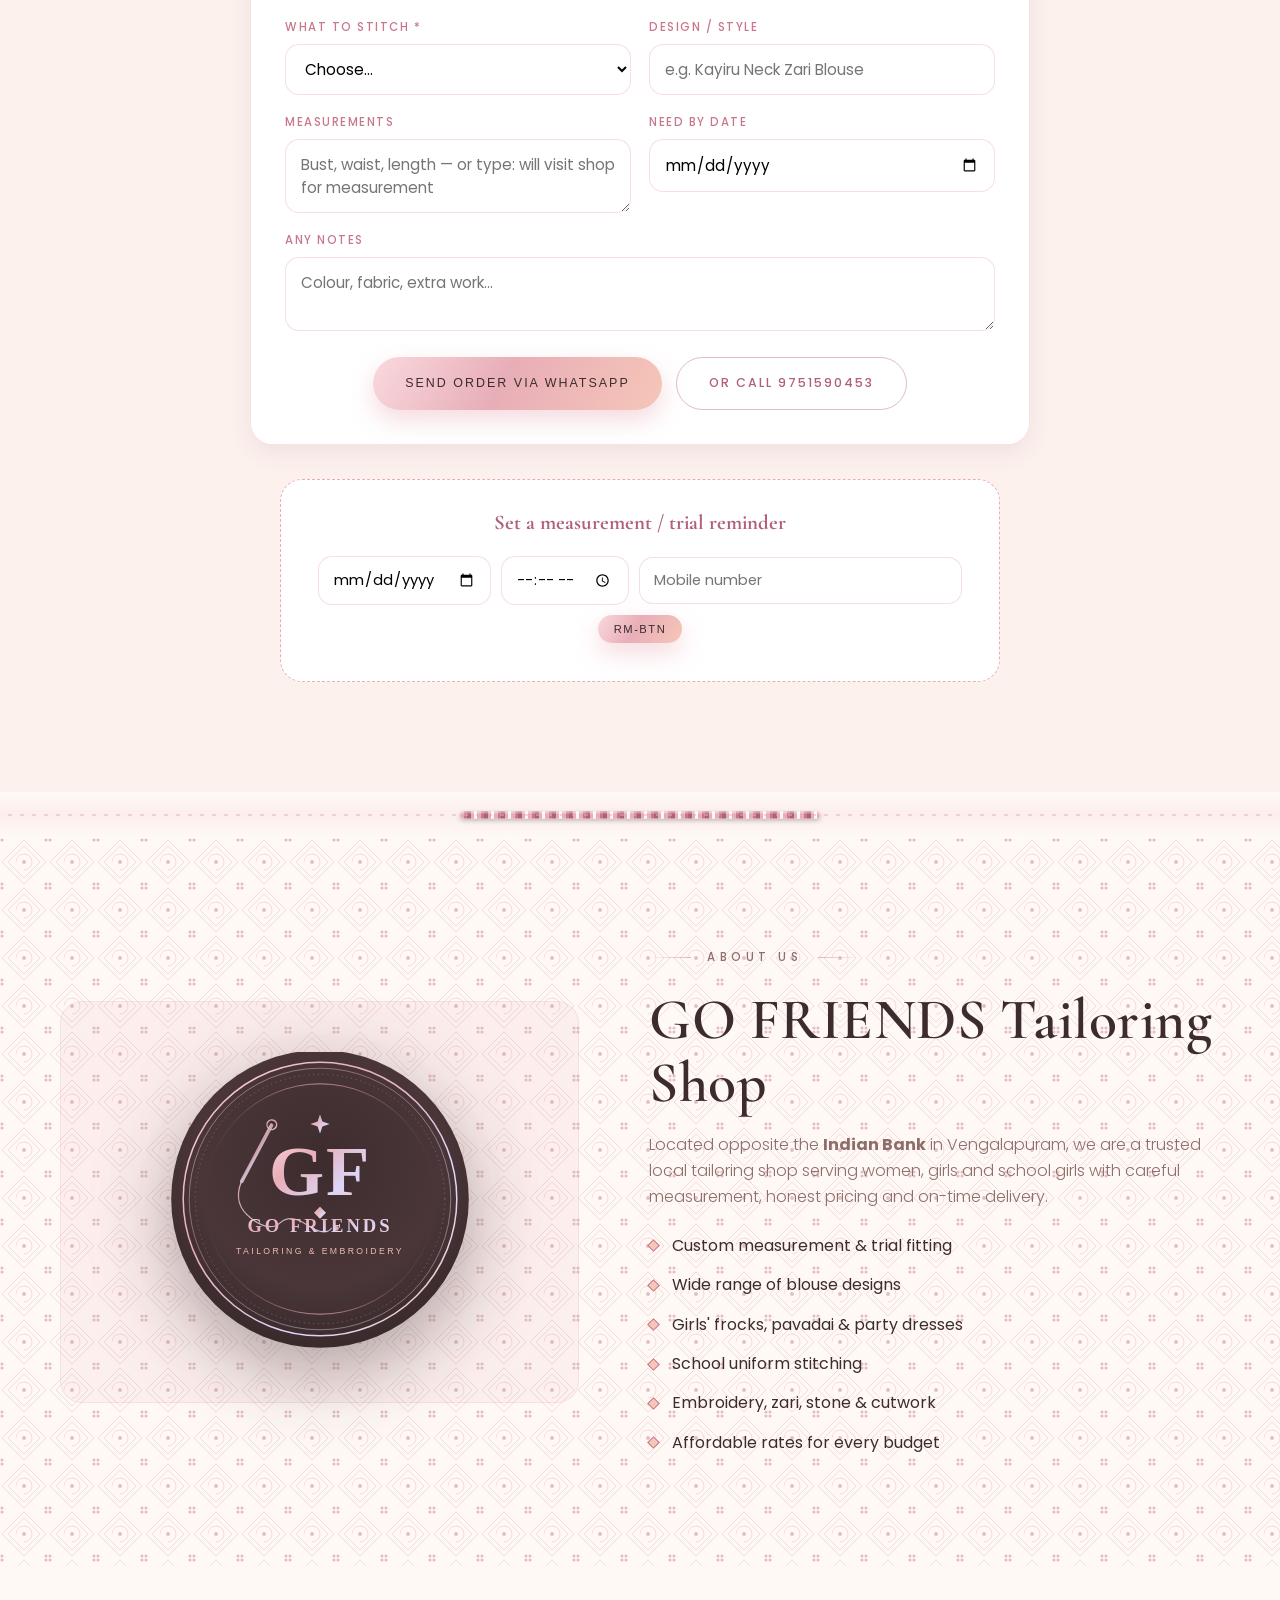
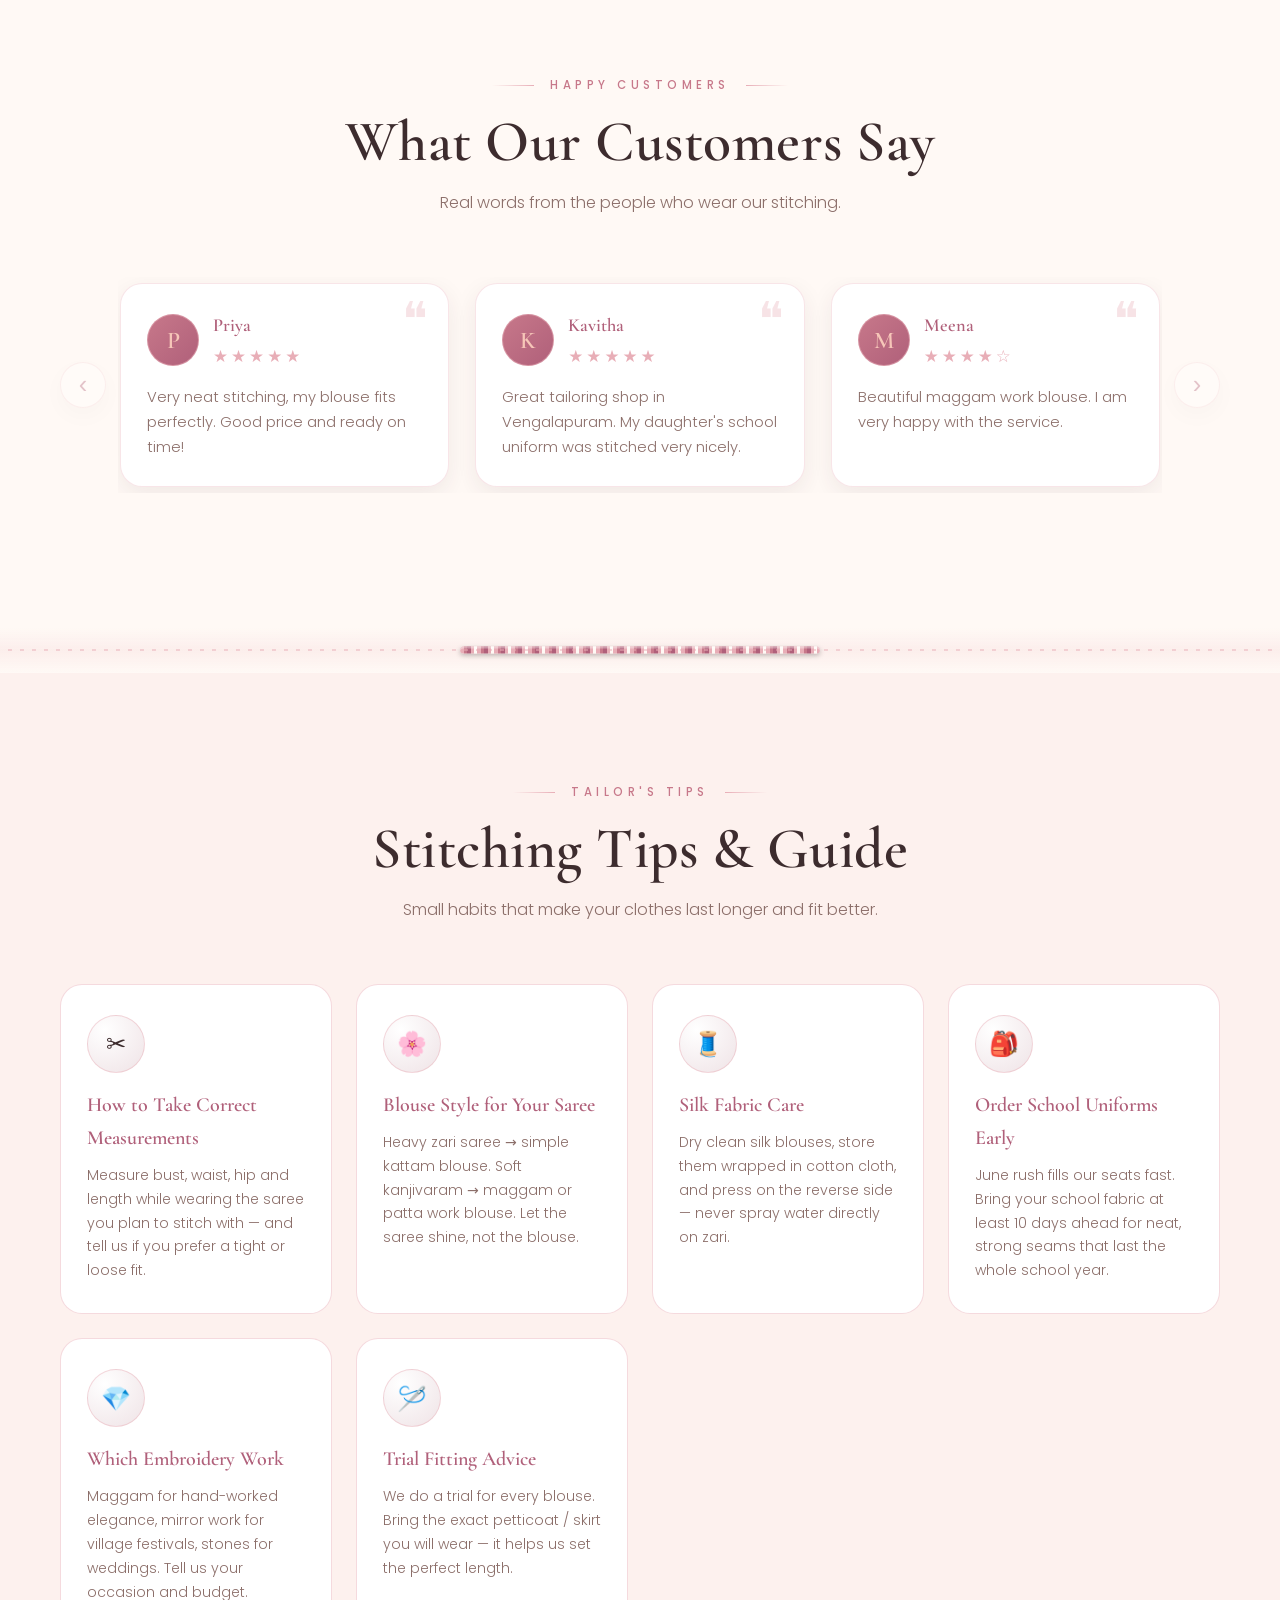
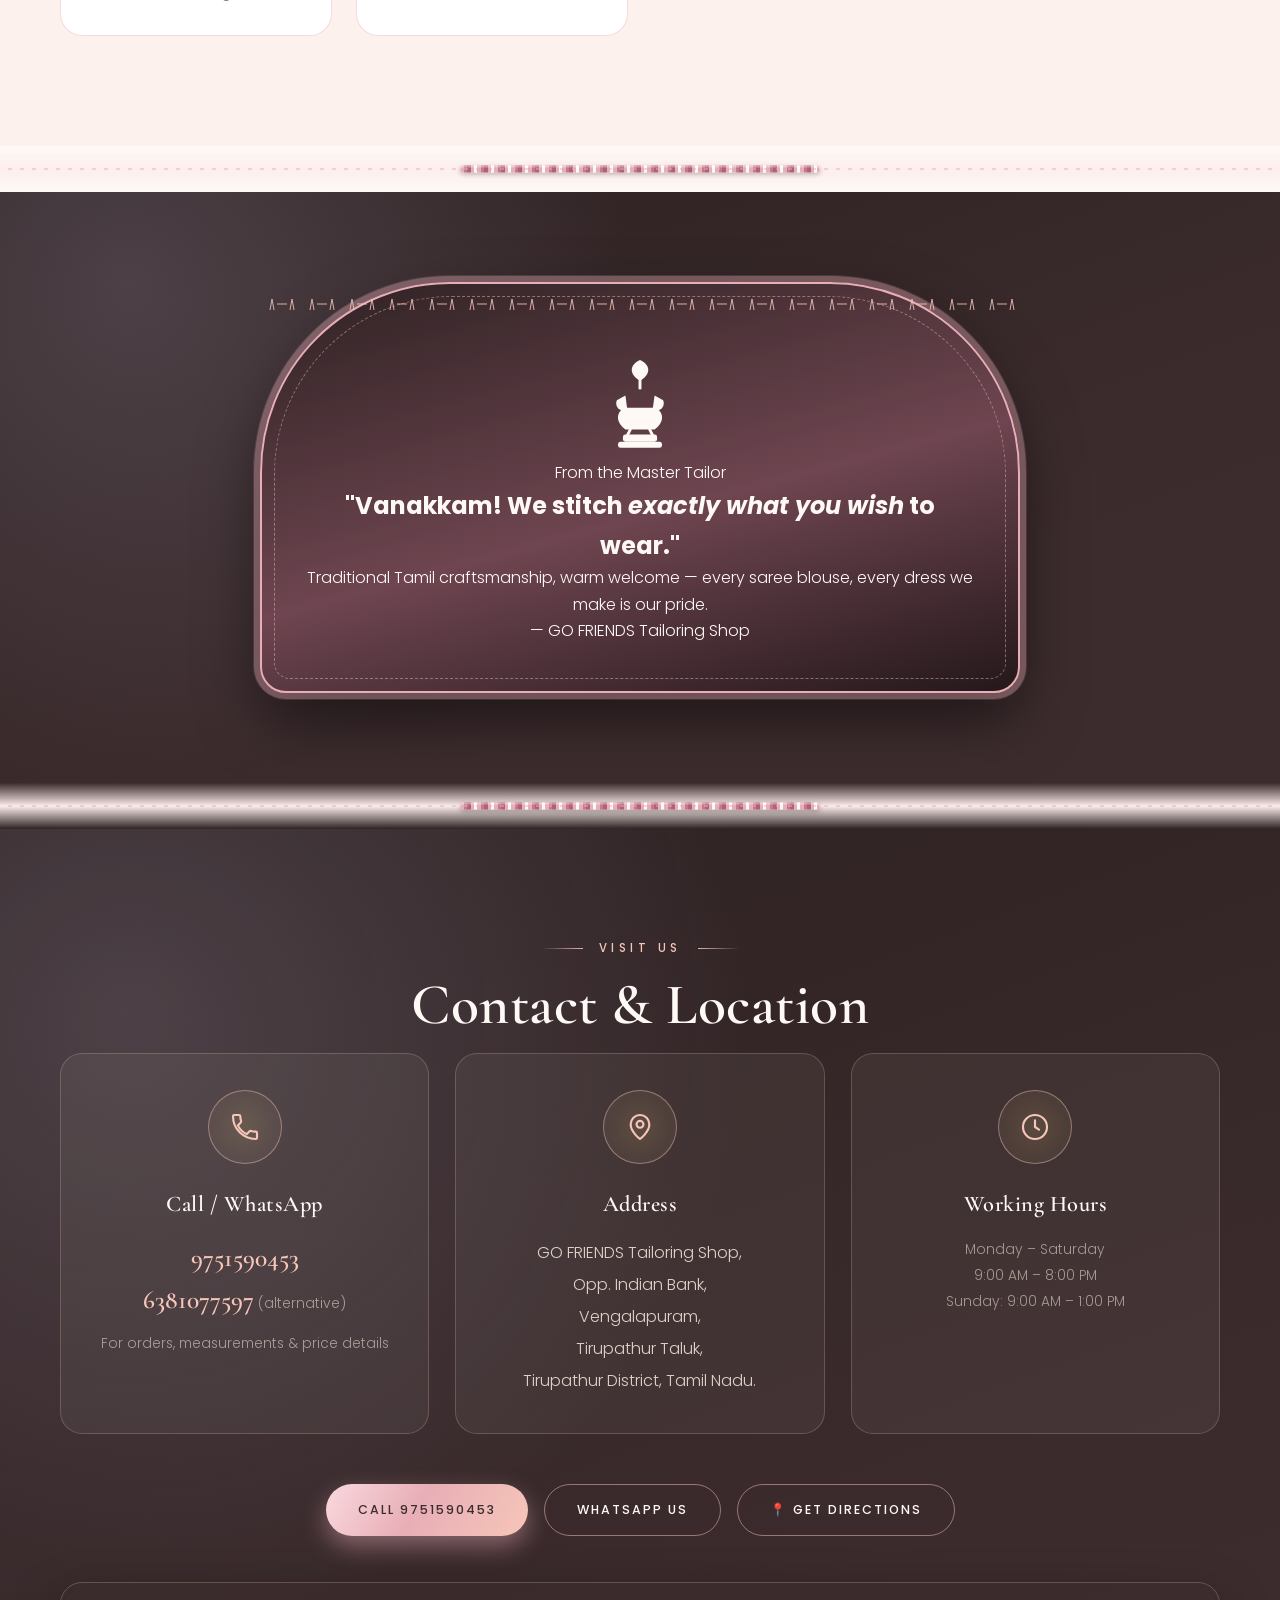
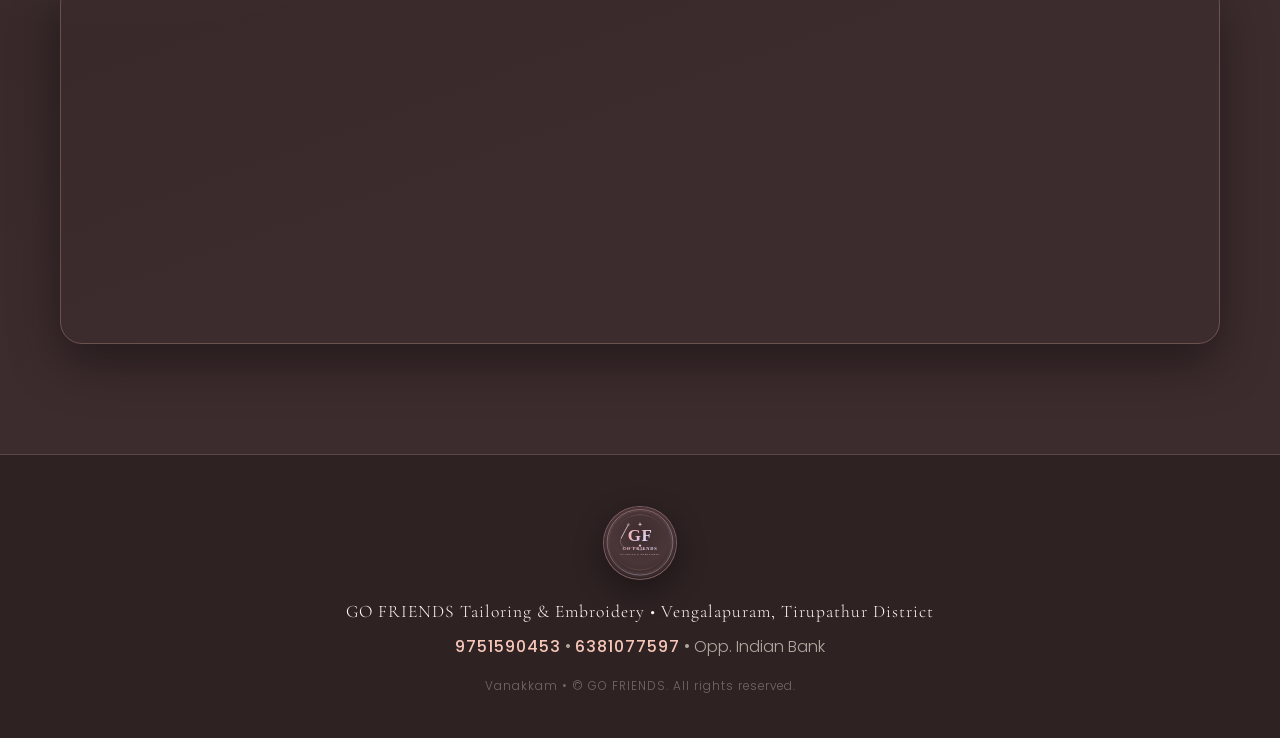
